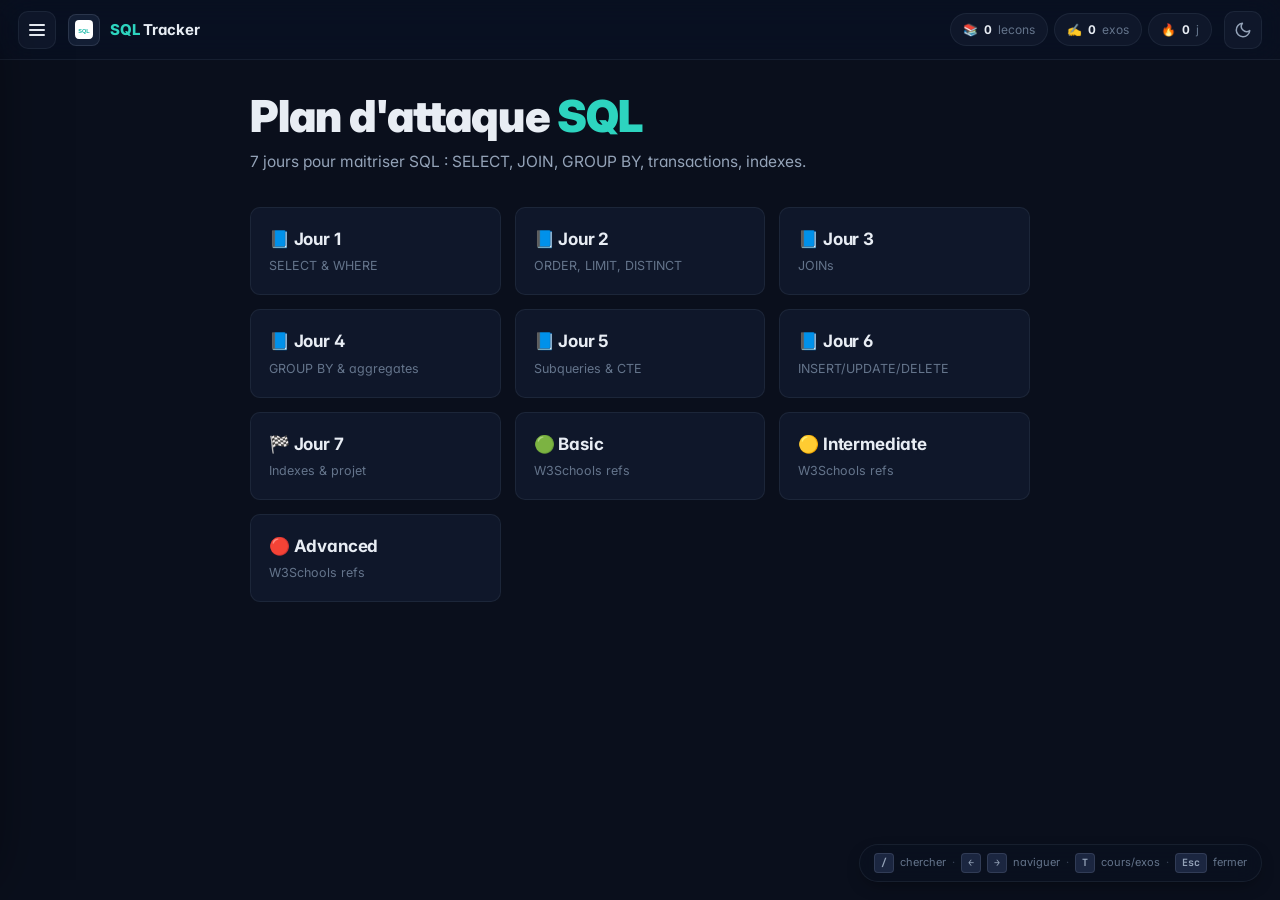
==== web/study_tracker.html @ 9dabee80 "Initial: SQL study tracker (7-day plan + W3 lessons + exercises) Same UI/UX as PHP/HTML/CSS/JS track" ====
<!DOCTYPE html>
<html lang="fr">
<head>
<meta charset="UTF-8">
<meta name="viewport" content="width=device-width, initial-scale=1.0">
<meta http-equiv="Cache-Control" content="no-cache, no-store, must-revalidate">
<title>SQL</title>
<link rel="preconnect" href="https://fonts.googleapis.com">
<link rel="preconnect" href="https://fonts.gstatic.com" crossorigin>
<link href="https://fonts.googleapis.com/css2?family=Inter:wght@400;500;600;700;800;900&family=JetBrains+Mono:wght@400;500;700&display=swap" rel="stylesheet">
<meta name="theme-color" content="#0a0f1c">
<link rel="icon" type="image/svg+xml" href="../web/image/logo.svg">
<script>
(function(){
  try{
    var s = JSON.parse(localStorage.getItem('sql_tracker_v1') || '{}');
    if (s.theme === 'light') document.documentElement.setAttribute('data-theme', 'light');
    if (s.lastActive) document.documentElement.classList.add('has-active');
  } catch(e){}
})();
</script>
<style>html.has-active .welcome{display:none}</style>
<link rel="stylesheet" href="../web/css/style.css?v=1">
</head>
<body>

<header>
  <button class="icon-btn menu-btn" id="menu-btn" title="Menu" aria-label="Ouvrir le menu">
    <span class="menu-ico"></span>
  </button>
  <a class="logo" href="#" aria-label="Accueil">
    <span class="logo-icon"><img src="../web/image/logo.svg" alt="" /></span>
    <span><b class="accent">SQL</b> Tracker</span>
  </a>
  <div class="spacer"></div>
  <div class="stat-group" aria-label="Statistiques">
    <div class="stat" title="Lecons terminees"><span>📚</span><b id="stat-lessons">0</b><span class="stat-lbl">lecons</span></div>
    <div class="stat" title="Exercices completes"><span>✍️</span><b id="stat-exercises">0</b><span class="stat-lbl">exos</span></div>
    <div class="stat" title="Jours actifs"><span>🔥</span><b id="stat-streak">0</b><span class="stat-lbl">j</span></div>
  </div>
  <button class="icon-btn theme-btn" id="theme-btn" title="Basculer thème" aria-label="Basculer thème">
    <svg class="theme-moon" width="18" height="18" viewBox="0 0 24 24" fill="none" stroke="currentColor" stroke-width="2" stroke-linecap="round" stroke-linejoin="round"><path d="M21 12.79A9 9 0 1 1 11.21 3 7 7 0 0 0 21 12.79Z"/></svg>
    <svg class="theme-sun" width="18" height="18" viewBox="0 0 24 24" fill="none" stroke="currentColor" stroke-width="2" stroke-linecap="round" stroke-linejoin="round"><circle cx="12" cy="12" r="4"/><path d="M12 2v2M12 20v2M4.93 4.93l1.41 1.41M17.66 17.66l1.41 1.41M2 12h2M20 12h2M4.93 19.07l1.41-1.41M17.66 6.34l1.41-1.41"/></svg>
  </button>
</header>

<div class="drawer-backdrop" id="drawer-backdrop" aria-hidden="true"></div>

<aside class="sidebar" id="sidebar" aria-label="Navigation des lecons">
  <div class="search-wrap">
    <input id="search" type="text" placeholder='Rechercher (raccourci : "/")' aria-label="Rechercher" />
  </div>

  <div class="progress-card">
    <div class="progress-head">
      <span class="progress-label">Progression</span>
      <span class="progress-pct"><span id="pct">0</span><small>%</small></span>
    </div>
    <div class="progress-bar" role="progressbar" aria-valuemin="0" aria-valuemax="100">
      <span class="progress-fill" id="bar-fill"></span>
    </div>
    <div class="progress-meta">
      <span><b id="pct-lessons">0</b>/<b id="pct-lessons-total">0</b> lecons</span>
      <span class="dot">·</span>
      <span><b id="pct-exos">0</b>/<b id="pct-exos-total">0</b> exos</span>
    </div>
  </div>

  <div class="achieve-section">
    <div class="section-title">🏆 Succes</div>
    <div class="achieve-row" id="achieve-row"></div>
  </div>

  <div class="section-title collapsible" data-section="days">
    📘 Plan 7 jours <span class="collapse-arrow">▾</span>
  </div>
  <div id="nav-days" class="nav-section"></div>

  <div class="section-title collapsible" data-section="basic">
    🟢 SQL Basic <span class="collapse-arrow">▾</span>
  </div>
  <div id="nav-basic" class="nav-section"></div>

  <div class="section-title collapsible" data-section="intermediate">
    🟡 SQL Intermediate <span class="collapse-arrow">▾</span>
  </div>
  <div id="nav-intermediate" class="nav-section"></div>

  <div class="section-title collapsible" data-section="advanced">
    🔴 SQL Advanced <span class="collapse-arrow">▾</span>
  </div>
  <div id="nav-advanced" class="nav-section"></div>

  <button class="reset-btn" id="reset-btn">🗑️ Reinitialiser la progression</button>
</aside>

<div class="layout">
  <main id="main">
    <div class="welcome">
      <h1>Plan d'attaque <span class="accent">SQL</span></h1>
      <p>7 jours pour maitriser SQL : SELECT, JOIN, GROUP BY, transactions, indexes.</p>

      <div class="quick-grid">
        <button class="quick-card" data-jump="day-1"><div class="big">📘 Jour 1</div><div class="sub">SELECT & WHERE</div></button>
        <button class="quick-card" data-jump="day-2"><div class="big">📘 Jour 2</div><div class="sub">ORDER, LIMIT, DISTINCT</div></button>
        <button class="quick-card" data-jump="day-3"><div class="big">📘 Jour 3</div><div class="sub">JOINs</div></button>
        <button class="quick-card" data-jump="day-4"><div class="big">📘 Jour 4</div><div class="sub">GROUP BY & aggregates</div></button>
        <button class="quick-card" data-jump="day-5"><div class="big">📘 Jour 5</div><div class="sub">Subqueries & CTE</div></button>
        <button class="quick-card" data-jump="day-6"><div class="big">📘 Jour 6</div><div class="sub">INSERT/UPDATE/DELETE</div></button>
        <button class="quick-card" data-jump="day-7"><div class="big">🏁 Jour 7</div><div class="sub">Indexes & projet</div></button>
        <button class="quick-card" data-jump="w3-intro"><div class="big">🟢 Basic</div><div class="sub">W3Schools refs</div></button>
        <button class="quick-card" data-jump="w3-joins"><div class="big">🟡 Intermediate</div><div class="sub">W3Schools refs</div></button>
        <button class="quick-card" data-jump="w3-indexes"><div class="big">🔴 Advanced</div><div class="sub">W3Schools refs</div></button>
      </div>
    </div>
  </main>
</div>

<div class="shortcuts-hint">
  <kbd>/</kbd> chercher <span>·</span>
  <kbd>←</kbd><kbd>→</kbd> naviguer <span>·</span>
  <kbd>T</kbd> cours/exos <span>·</span>
  <kbd>Esc</kbd> fermer
</div>

<script src="../web/js/data.js?v=1"></script>
<script src="../web/js/app.js?v=1"></script>
</body>
</html>
---- web/css/style.css ----
/* ============================================================
   PHP STUDY TRACKER — DESIGN SYSTEM
   Modern indigo/slate. Drawer sidebar at every breakpoint.
   Built as a teaching reference for clean UI/UX.
   ============================================================ */

/* ---------- 1. TOKENS ---------- */
:root{
  /* Surfaces — neutral slate, more sober than before */
  --bg:        #0a0f1c;
  --surface:   #0f172a;
  --surface-2: #131e34;
  --surface-3: #1b2640;
  --border:    rgba(148,163,184,.10);
  --border-2:  rgba(148,163,184,.18);

  /* Text */
  --text:      #e8edf4;
  --text-2:    #94a3b8;
  --text-3:    #64748b;

  /* Accent — single tone, less neon */
  --accent:    #2dd4bf;
  --accent-2:  #14b8a6;
  --accent-r:  45; --accent-g:212; --accent-b:191;

  /* Semantic */
  --good:      #34d399;
  --warn:      #fbbf24;
  --bad:       #f87171;
  --info:      #60a5fa;

  /* Effects — softer, more enterprise */
  --grad:      linear-gradient(135deg,#2dd4bf,#14b8a6);
  --grad-good: linear-gradient(135deg,#34d399,#10b981);
  --shadow-sm: 0 1px 2px rgba(0,0,0,.25);
  --shadow:    0 6px 18px -6px rgba(0,0,0,.45);
  --shadow-lg: 0 18px 48px -16px rgba(0,0,0,.5);
  --ring:      0 0 0 3px rgba(var(--accent-r),var(--accent-g),var(--accent-b),.22);

  /* Geometry — tighter, more pro */
  --r:         10px;
  --r-sm:      8px;
  --r-xs:      6px;
  --header-h:  60px;

  /* Motion */
  --ease:      cubic-bezier(.4,0,.2,1);
  --ease-out:  cubic-bezier(.16,1,.3,1);
}

[data-theme="light"]{
  --bg:        #f5f7fb;
  --surface:   #ffffff;
  --surface-2: #f8fafc;
  --surface-3: #eef2f7;
  --border:    rgba(15,23,42,.08);
  --border-2:  rgba(15,23,42,.16);

  --text:      #0f172a;
  --text-2:    #475569;
  --text-3:    #94a3b8;

  --accent:    #0d9488;
  --accent-2:  #0f766e;
  --accent-r:  13; --accent-g:148; --accent-b:136;

  --shadow-sm: 0 1px 2px rgba(15,23,42,.06);
  --shadow:    0 6px 22px -8px rgba(15,23,42,.12);
  --shadow-lg: 0 18px 50px -12px rgba(15,23,42,.18);
}

/* ---------- 2. RESET ---------- */
*,*::before,*::after{box-sizing:border-box;margin:0;padding:0}
html{scroll-behavior:smooth}
body{
  font-family:'Inter',-apple-system,BlinkMacSystemFont,'Segoe UI',sans-serif;
  font-feature-settings:'cv02','cv03','cv04','cv11';
  color:var(--text);
  background:var(--bg);
  line-height:1.6;
  min-height:100vh;
  -webkit-font-smoothing:antialiased;
  overflow-x:hidden;
}
::selection{background:rgba(var(--accent-r),var(--accent-g),var(--accent-b),.28);color:var(--text)}
::-webkit-scrollbar{width:8px;height:8px}
::-webkit-scrollbar-track{background:transparent}
::-webkit-scrollbar-thumb{background:var(--border-2);border-radius:99px}
::-webkit-scrollbar-thumb:hover{background:var(--text-3)}
button{font:inherit;color:inherit;background:none;border:none;cursor:pointer}
a{color:inherit;text-decoration:none}
:focus-visible{outline:none;box-shadow:var(--ring);border-radius:var(--r-xs)}

/* ---------- 3. HEADER ---------- */
header{
  position:sticky;top:0;z-index:60;
  height:var(--header-h);
  display:flex;align-items:center;gap:12px;padding:0 18px;
  background:rgba(11,17,32,.72);
  backdrop-filter:saturate(180%) blur(18px);
  -webkit-backdrop-filter:saturate(180%) blur(18px);
  border-bottom:1px solid var(--border);
}
[data-theme="light"] header{background:rgba(255,255,255,.78)}

.logo{display:flex;align-items:center;gap:10px;font-weight:700;font-size:15px;letter-spacing:-.01em;color:var(--text)}
.logo-icon{
  width:32px;height:32px;border-radius:8px;
  background:var(--surface-2);border:1px solid var(--border-2);
  display:flex;align-items:center;justify-content:center;
  overflow:hidden;flex-shrink:0;
}
.logo-icon img{width:62%;height:62%;object-fit:contain}
.logo .accent{color:var(--accent);font-weight:800}

.spacer{flex:1}

.stat-group{display:flex;gap:6px}
.stat{
  display:inline-flex;align-items:center;gap:6px;
  padding:6px 12px;border-radius:99px;
  background:var(--surface);border:1px solid var(--border);
  font-size:12px;color:var(--text-2);
  font-variant-numeric:tabular-nums;
}
.stat b{color:var(--text);font-weight:700}
.stat-lbl{color:var(--text-3)}

.icon-btn{
  display:inline-flex;align-items:center;justify-content:center;
  width:38px;height:38px;border-radius:10px;
  background:var(--surface);border:1px solid var(--border);
  color:var(--text-2);transition:all .15s var(--ease);
}
.icon-btn:hover{
  color:var(--text);
  border-color:var(--border-2);
  background:var(--surface-2);
  transform:translateY(-1px);
}
.icon-btn:active{transform:translateY(0)}

/* Burger */
.menu-ico,.menu-ico::before,.menu-ico::after{
  display:block;width:16px;height:2px;background:currentColor;border-radius:2px;
  transition:transform .25s var(--ease),top .25s var(--ease),opacity .15s;
}
.menu-ico{position:relative;color:var(--text)}
.menu-ico::before,.menu-ico::after{content:"";position:absolute;left:0}
.menu-ico::before{top:-5px}
.menu-ico::after{top:5px}
body.drawer-open .menu-ico{background:transparent}
body.drawer-open .menu-ico::before{top:0;transform:rotate(45deg)}
body.drawer-open .menu-ico::after{top:0;transform:rotate(-45deg)}

/* Theme toggle */
.theme-btn .theme-sun{display:none}
.theme-btn .theme-moon{display:block}
[data-theme="light"] .theme-btn .theme-sun{display:block}
[data-theme="light"] .theme-btn .theme-moon{display:none}

/* ---------- 4. LAYOUT ---------- */
.layout{
  max-width:980px;
  margin:0 auto;
  padding:0;
  min-height:calc(100vh - var(--header-h));
}
.layout>main{
  padding:32px clamp(16px,3vw,40px) 96px;
}

/* ---------- 5. DRAWER ---------- */
.drawer-backdrop{
  position:fixed;inset:0;z-index:90;
  background:rgba(2,6,15,.55);
  backdrop-filter:blur(4px);-webkit-backdrop-filter:blur(4px);
  opacity:0;pointer-events:none;
  transition:opacity .25s var(--ease);
}
body.drawer-open .drawer-backdrop{opacity:1;pointer-events:auto}

.sidebar{
  position:fixed;top:0;left:0;bottom:0;z-index:100;
  width:min(340px,88vw);
  background:var(--surface);
  border-right:1px solid var(--border);
  padding:18px 16px 16px;
  overflow-y:auto;
  display:flex;flex-direction:column;gap:6px;
  transform:translateX(-105%);
  transition:transform .3s var(--ease-out);
  box-shadow:24px 0 60px -20px rgba(0,0,0,.5);
}
body.drawer-open .sidebar{transform:translateX(0)}
body.drawer-open{overflow:hidden}

/* ---------- 6. SIDEBAR ELEMENTS ---------- */
.search-wrap{position:relative;margin-bottom:6px}
.search-wrap input{
  width:100%;padding:10px 12px 10px 36px;border-radius:10px;
  background:var(--surface-2);border:1px solid var(--border);color:var(--text);
  font-size:13px;outline:none;transition:all .15s var(--ease);
}
.search-wrap input::placeholder{color:var(--text-3)}
.search-wrap input:focus{border-color:var(--accent);box-shadow:var(--ring)}
.search-wrap::before{
  content:"";position:absolute;left:12px;top:50%;transform:translateY(-50%);
  width:14px;height:14px;opacity:.55;pointer-events:none;
  background:url("data:image/svg+xml,%3Csvg xmlns='http://www.w3.org/2000/svg' viewBox='0 0 24 24' fill='none' stroke='%239aa6b8' stroke-width='2' stroke-linecap='round'%3E%3Ccircle cx='11' cy='11' r='7'/%3E%3Cpath d='m20 20-3.5-3.5'/%3E%3C/svg%3E") center/contain no-repeat;
}

/* Progress card — clean horizontal bar with stats */
.progress-card{
  background:
    radial-gradient(120% 100% at 0% 0%,rgba(var(--accent-r),var(--accent-g),var(--accent-b),.14),transparent 70%),
    var(--surface-2);
  border:1px solid var(--border);
  border-radius:var(--r);
  padding:16px 16px 14px;margin:8px 0 6px;
}
.progress-head{display:flex;align-items:baseline;justify-content:space-between;gap:10px;margin-bottom:10px}
.progress-label{
  font-size:10.5px;letter-spacing:1.4px;text-transform:uppercase;
  color:var(--text-3);font-weight:700;
}
.progress-pct{
  font-size:28px;font-weight:900;letter-spacing:-1.2px;line-height:1;
  font-variant-numeric:tabular-nums;
  background:var(--grad);-webkit-background-clip:text;background-clip:text;color:transparent;
}
.progress-pct small{font-size:14px;opacity:.75;margin-left:1px;font-weight:800}
.progress-bar{
  position:relative;height:8px;
  background:var(--surface-3);border-radius:99px;overflow:hidden;
  box-shadow:inset 0 1px 1px rgba(0,0,0,.2);
}
.progress-fill{
  display:block;height:100%;width:0%;
  background:var(--grad);border-radius:99px;
  transition:width .8s var(--ease-out);
  box-shadow:0 0 14px rgba(var(--accent-r),var(--accent-g),var(--accent-b),.45);
}
.progress-meta{
  display:flex;align-items:center;gap:8px;flex-wrap:wrap;
  margin-top:10px;font-size:11.5px;color:var(--text-3);
}
.progress-meta b{color:var(--text);font-weight:700;font-variant-numeric:tabular-nums}
.progress-meta .dot{opacity:.4}

/* Achievements */
.achieve-section{margin:2px 0 4px}
.achieve-row{display:flex;flex-wrap:wrap;gap:6px;padding:0 4px}
.achieve-badge{
  font-size:18px;cursor:default;opacity:.35;filter:grayscale(1);
  transition:transform .15s var(--ease),opacity .15s,filter .15s;
}
.achieve-badge.unlocked{opacity:1;filter:none}
.achieve-badge.unlocked:hover{transform:scale(1.18)}

/* Section title */
.section-title{
  font-size:10.5px;font-weight:700;letter-spacing:1.2px;text-transform:uppercase;
  color:var(--text-3);padding:14px 8px 6px;
}
.section-title.collapsible{
  cursor:pointer;user-select:none;
  display:flex;align-items:center;gap:6px;
  padding:10px 8px;border-radius:8px;
  font-size:12px;text-transform:none;letter-spacing:0;color:var(--text-2);
  transition:background .15s var(--ease),color .15s;
}
.section-title.collapsible:hover{background:var(--surface-2);color:var(--text)}
.collapse-arrow{margin-left:auto;font-size:10px;color:var(--text-3);transition:transform .2s var(--ease)}
.collapsible.collapsed .collapse-arrow{transform:rotate(-90deg)}

/* Nav items */
.nav-section{display:flex;flex-direction:column;gap:2px}
.nav-item{
  display:grid;grid-template-columns:18px 28px 1fr auto;align-items:center;gap:8px;
  padding:9px 10px;border-radius:8px;
  font-size:13px;color:var(--text-2);
  border:1px solid transparent;
  transition:all .15s var(--ease);
  position:relative;
}
.nav-item:hover{background:var(--surface-2);color:var(--text);transform:translateX(2px)}
.nav-item.active{
  background:rgba(var(--accent-r),var(--accent-g),var(--accent-b),.10);
  border-color:rgba(var(--accent-r),var(--accent-g),var(--accent-b),.22);
  color:var(--text);
}
.nav-item.active::before{
  content:"";position:absolute;left:-16px;top:7px;bottom:7px;width:3px;
  background:var(--accent);border-radius:99px;
  box-shadow:0 0 10px rgba(var(--accent-r),var(--accent-g),var(--accent-b),.5);
}
.nav-check{
  width:22px;height:22px;border-radius:6px;
  border:1px solid var(--border);background:var(--surface-2);
  display:flex;align-items:center;justify-content:center;
  font-size:11px;font-weight:700;flex-shrink:0;cursor:pointer;
  transition:all .15s var(--ease);color:transparent;
}
.nav-check:hover{
  border-color:var(--accent);
  background:rgba(var(--accent-r),var(--accent-g),var(--accent-b),.10);
}
.nav-check:focus-visible{box-shadow:var(--ring)}
.nav-check:active{transform:scale(.92)}
/* Done state — matches .complete-btn.done */
.nav-item.done .nav-check{
  background:rgba(52,211,153,.14);
  border-color:rgba(52,211,153,.34);
  color:var(--good);
}
.nav-item.done .nav-check:hover{
  background:rgba(52,211,153,.22);
  border-color:rgba(52,211,153,.5);
}
/* When the lesson is the chosen/active one, the check echoes the active row tint */
.nav-item.active .nav-check{
  border-color:rgba(var(--accent-r),var(--accent-g),var(--accent-b),.4);
  background:rgba(var(--accent-r),var(--accent-g),var(--accent-b),.06);
}
.nav-item.active.done .nav-check{
  border-color:rgba(52,211,153,.4);
  background:rgba(52,211,153,.18);
}
.nav-item:hover .nav-check:not(:hover){border-color:var(--border-2)}
.nav-tag{
  font-size:9.5px;font-weight:800;padding:2px 6px;border-radius:5px;
  background:var(--surface-3);color:var(--text-3);text-align:center;
}
.nav-item.done .nav-tag{background:rgba(52,211,153,.12);color:var(--good)}
.nav-label{
  overflow:hidden;text-overflow:ellipsis;white-space:nowrap;font-weight:500;
}
.nav-item.done .nav-label{color:var(--text-3);text-decoration:line-through;text-decoration-color:var(--good)}
.nav-ex-wrap{display:flex;align-items:center;gap:6px}
.nav-progress{width:28px;height:4px;background:var(--surface-3);border-radius:99px;overflow:hidden}
.nav-progress-fill{height:100%;background:var(--accent);border-radius:99px;transition:width .4s var(--ease-out)}
.nav-item.fully-done .nav-progress-fill{background:var(--good)}
.nav-ex-count{
  font-size:9.5px;font-weight:700;color:var(--text-3);background:var(--surface-3);
  padding:2px 6px;border-radius:4px;font-variant-numeric:tabular-nums;min-width:30px;text-align:center;
}
.nav-item.fully-done .nav-ex-count{background:rgba(52,211,153,.12);color:var(--good)}

.reset-btn{
  margin-top:auto;padding:9px 14px;border-radius:8px;
  background:transparent;border:1px solid var(--border);color:var(--text-3);
  font-size:12px;font-weight:600;transition:all .15s var(--ease);
}
.reset-btn:hover{background:rgba(248,113,113,.08);border-color:rgba(248,113,113,.3);color:var(--bad)}

/* ---------- 7. WELCOME ---------- */
.welcome{max-width:780px;margin:0 auto}
.welcome h1{
  font-size:clamp(28px,4.5vw,44px);font-weight:900;line-height:1.1;letter-spacing:-.02em;
  margin-bottom:10px;
}
.welcome h1 .accent{color:var(--accent)}
.welcome>p{
  color:var(--text-2);font-size:15.5px;max-width:560px;margin-bottom:32px;
}
.quick-grid{
  display:grid;grid-template-columns:repeat(auto-fill,minmax(220px,1fr));gap:14px;
}
.quick-card{
  display:block;text-align:left;
  padding:18px 18px;border-radius:var(--r);
  background:var(--surface);border:1px solid var(--border);
  transition:border-color .15s var(--ease),transform .15s var(--ease),box-shadow .15s var(--ease);
}
.quick-card:hover{
  transform:translateY(-2px);
  border-color:var(--accent);
  box-shadow:var(--shadow-sm);
}
.quick-card .big{font-size:17px;font-weight:700;color:var(--text);margin-bottom:3px;letter-spacing:-.01em}
.quick-card .sub{font-size:12.5px;color:var(--text-3)}

/* ---------- 8. LESSON HEADER ---------- */
.lesson-header{
  margin-bottom:24px;padding:18px 0 14px;
  border-bottom:1px solid var(--border);
}
.breadcrumb{font-size:12px;color:var(--text-3);margin-bottom:4px;font-weight:500}
.lesson-title{font-size:clamp(20px,3vw,28px);font-weight:800;letter-spacing:-.01em;line-height:1.2}
.lesson-sub{font-size:14px;color:var(--text-2);margin-top:4px}
.tag-row{display:flex;gap:6px;margin-top:10px;flex-wrap:wrap}
.tag{
  font-size:10.5px;font-weight:600;padding:3px 9px;border-radius:99px;
  background:rgba(var(--accent-r),var(--accent-g),var(--accent-b),.10);
  color:var(--accent);
}
.lesson-actions{display:flex;gap:8px;align-items:center;margin-top:14px;flex-wrap:wrap}
.w3-link{
  display:inline-flex;align-items:center;gap:6px;
  padding:7px 13px;border-radius:8px;
  background:var(--surface);border:1px solid var(--border);
  color:var(--text-2);font-size:12.5px;font-weight:600;
  transition:all .15s var(--ease);
}
.w3-link:hover{color:var(--text);border-color:var(--border-2);transform:translateY(-1px)}
.complete-btn{
  padding:8px 18px;border-radius:8px;margin-left:auto;
  background:var(--surface);border:1px solid var(--border);color:var(--text-2);
  font-size:12.5px;font-weight:600;transition:all .15s var(--ease);
}
.complete-btn:hover{border-color:var(--accent);color:var(--text);transform:translateY(-1px)}
.complete-btn.done{
  background:rgba(52,211,153,.12);border-color:rgba(52,211,153,.28);color:var(--good);
}

/* Why card */
.why-card{
  padding:14px 18px;border-radius:var(--r-sm);margin-bottom:20px;
  background:rgba(var(--accent-r),var(--accent-g),var(--accent-b),.06);
  border-left:3px solid var(--accent);
  font-size:13.5px;color:var(--text-2);line-height:1.6;
}
.why-card b{color:var(--accent)}

/* ---------- 9. TABS ---------- */
.tabs{
  display:flex;gap:4px;margin-bottom:18px;
  border-bottom:1px solid var(--border);
}
.tab{
  padding:11px 18px;font-size:13px;font-weight:600;
  color:var(--text-3);
  border-bottom:2px solid transparent;margin-bottom:-1px;
  transition:all .15s var(--ease);
}
.tab:hover{color:var(--text)}
.tab.active{color:var(--accent);border-bottom-color:var(--accent)}
.tab-content{display:none}
.tab-content.active{display:block;animation:fadeIn .25s var(--ease-out)}

/* ---------- 10. SECTIONS / CONTENT BLOCKS ---------- */
.section-card{margin-bottom:24px}
.section-card h3{
  font-size:18px;font-weight:700;margin-bottom:10px;color:var(--text);letter-spacing:-.01em;
}
.section-card p{color:var(--text-2);font-size:14.5px;line-height:1.7;margin-bottom:10px}
.section-card p code,.block-note code,.block-warn code,.block-tip code,.block-bad code,.block-try code{
  font-family:'JetBrains Mono',monospace;font-size:.88em;
  padding:1px 6px;border-radius:5px;
  background:var(--surface-2);border:1px solid var(--border);
  color:var(--accent);
}

/* Code block */
.block-code{
  background:var(--surface-2);border:1px solid var(--border);border-radius:var(--r-sm);
  margin:14px 0;overflow:hidden;position:relative;
}
.block-code pre{
  padding:16px 18px;overflow-x:auto;
  font-family:'JetBrains Mono',monospace;font-size:13px;line-height:1.6;color:var(--text);
}
.block-code .com{color:var(--text-3);font-style:italic}
.block-code .kw{color:#a78bfa}
.block-code .str{color:#34d399}
.block-code .fn{color:#fbbf24}
.block-code .num{color:#f472b6}
.block-code .var{color:#7dd3fc}
.block-code .op{color:var(--accent);font-weight:600}

.copy-btn{
  position:absolute;top:8px;right:8px;z-index:2;
  padding:4px 10px;border-radius:6px;
  background:var(--surface-3);border:1px solid var(--border);
  color:var(--text-3);font-size:10.5px;font-weight:600;
  opacity:0;transition:all .15s var(--ease);
}
.block-code:hover .copy-btn{opacity:1}
.copy-btn:hover{background:var(--accent);color:#fff;border-color:var(--accent)}

/* Output toggle */
.code-output{margin:8px 0 14px}
.code-output .output-toggle{
  font-size:12px;color:var(--text-3);font-weight:600;
  padding:4px 0;transition:color .15s;
}
.code-output .output-toggle:hover{color:var(--text)}
.code-output .output-content{
  display:none;margin-top:6px;padding:10px 16px;
  background:#04060d;border:1px solid var(--border);border-radius:var(--r-sm);
  font-family:'JetBrains Mono',monospace;font-size:12.5px;color:#9aa6b8;
}
[data-theme="light"] .code-output .output-content{background:#0f172a;color:#cbd5e1}
.code-output.open .output-content{display:block;animation:fadeIn .2s var(--ease)}

/* Callouts */
.block-note,.block-warn,.block-bad,.block-tip,.block-try{
  padding:13px 16px;border-radius:var(--r-sm);margin:14px 0;
  font-size:13.5px;line-height:1.6;
  border-left:3px solid;
}
.block-note{background:rgba(var(--accent-r),var(--accent-g),var(--accent-b),.07);border-color:var(--accent);color:var(--text-2)}
.block-warn{background:rgba(251,191,36,.08);border-color:var(--warn);color:var(--text-2)}
.block-bad{background:rgba(248,113,113,.08);border-color:var(--bad);color:var(--text-2)}
.block-tip{background:rgba(52,211,153,.08);border-color:var(--good);color:var(--text-2)}
.block-try{background:rgba(251,191,36,.05);border-color:var(--warn);color:var(--text-2)}
.block-note b{color:var(--accent)}
.block-warn b{color:var(--warn)}
.block-bad b{color:var(--bad)}
.block-tip b{color:var(--good)}
.block-try b{color:var(--warn)}

.try-btn{
  display:block;margin-top:8px;padding:5px 12px;border-radius:6px;
  background:var(--surface);border:1px solid var(--border);color:var(--text-2);
  font-size:11.5px;font-weight:600;transition:all .15s var(--ease);
}
.try-btn:hover{color:var(--text);border-color:var(--border-2)}
.try-ans{display:none;margin-top:8px;padding:10px 14px;background:var(--surface-2);border-radius:var(--r-sm);font-size:13px;color:var(--text-2);line-height:1.6}
.try-ans.open{display:block;animation:fadeIn .2s var(--ease)}

/* Tables */
.block-table{overflow-x:auto;margin:14px 0}
.block-table table{width:100%;border-collapse:collapse;font-size:13px}
.block-table th,.block-table td{padding:9px 12px;text-align:left;border:1px solid var(--border)}
.block-table th{background:var(--surface-2);color:var(--text-2);font-size:11px;font-weight:700;text-transform:uppercase;letter-spacing:.5px}
.block-table td{color:var(--text-2)}

/* Lists */
.block-list{padding-left:22px;margin:10px 0;list-style:disc}
.block-list li{color:var(--text-2);font-size:14px;line-height:1.7;margin-bottom:4px}
.block-list li::marker{color:var(--accent)}

/* ---------- 11. QUIZ ---------- */
.quiz-section{margin:28px 0 10px}
.quiz-title{font-size:17px;font-weight:700;margin-bottom:4px}
.quiz-sub{font-size:12.5px;color:var(--text-3);margin-bottom:16px}
.quiz-card{
  background:var(--surface);border:1px solid var(--border);border-radius:var(--r);
  padding:18px;margin:12px 0;transition:border-color .15s var(--ease);
}
.quiz-q{font-size:14px;font-weight:600;margin-bottom:12px;line-height:1.5}
.quiz-q .num{color:var(--accent);font-weight:800;margin-right:4px}
.quiz-opts{display:grid;grid-template-columns:1fr 1fr;gap:8px}
.quiz-opt{
  display:flex;align-items:center;gap:10px;
  padding:10px 14px;border-radius:8px;
  background:var(--surface-2);border:1.5px solid var(--border);
  color:var(--text);font-size:13px;font-weight:500;text-align:left;
  transition:all .15s var(--ease);
}
.quiz-opt::before{
  content:attr(data-letter);
  width:22px;height:22px;border-radius:6px;
  background:var(--surface-3);color:var(--text-3);
  display:flex;align-items:center;justify-content:center;
  font-size:10px;font-weight:800;text-transform:uppercase;flex-shrink:0;
  transition:all .15s var(--ease);
}
.quiz-opt:hover{border-color:var(--accent);transform:translateY(-1px)}
.quiz-opt:hover::before{background:var(--accent);color:#fff}
.quiz-opt.correct{background:rgba(52,211,153,.1);border-color:var(--good);color:var(--good)}
.quiz-opt.correct::before{background:var(--good);color:#04211a}
.quiz-opt.wrong{background:rgba(248,113,113,.1);border-color:var(--bad);color:var(--bad)}
.quiz-opt.wrong::before{background:var(--bad);color:#3b0a0a}
.quiz-opt.disabled{pointer-events:none}
.quiz-opt.disabled:not(.correct):not(.wrong){opacity:.35}
.quiz-ico{margin-left:auto;font-weight:800}
.quiz-expl{
  display:none;margin-top:12px;padding:12px 14px;
  background:rgba(var(--accent-r),var(--accent-g),var(--accent-b),.06);
  border-left:3px solid var(--accent);border-radius:0 var(--r-sm) var(--r-sm) 0;
  font-size:12.5px;color:var(--text-2);line-height:1.6;
}
.quiz-expl.shown{display:block;animation:fadeIn .2s var(--ease)}
.quiz-expl b{color:var(--accent)}

/* ---------- 12. EXERCISES ---------- */
.ex-filter{display:flex;gap:6px;flex-wrap:wrap;margin-bottom:14px}
.ex-filter-btn{
  padding:6px 13px;border-radius:99px;
  background:var(--surface);border:1px solid var(--border);
  color:var(--text-2);font-size:11.5px;font-weight:600;
  transition:all .15s var(--ease);
}
.ex-filter-btn:hover{color:var(--text);border-color:var(--border-2)}
.ex-filter-btn.active{
  background:var(--grad);color:#fff;border-color:transparent;
  box-shadow:0 4px 12px -2px rgba(var(--accent-r),var(--accent-g),var(--accent-b),.4);
}

.ex-counter{display:flex;align-items:center;gap:12px;font-size:12.5px;color:var(--text-3);margin-bottom:16px}
.ex-counter b{color:var(--text);font-variant-numeric:tabular-nums}
.ex-counter-bar{flex:1;height:6px;background:var(--surface-3);border-radius:99px;overflow:hidden}
.ex-counter-fill{height:100%;background:var(--grad);border-radius:99px;transition:width .5s var(--ease-out)}

.ex-cards{display:flex;flex-direction:column;gap:8px}
.ex-card{
  display:flex;align-items:center;gap:14px;
  padding:14px 18px;border-radius:var(--r-sm);
  background:var(--surface);border:1px solid var(--border);
  transition:all .15s var(--ease);position:relative;
}
.ex-card:hover{border-color:var(--border-2);transform:translateX(3px);box-shadow:var(--shadow-sm)}
.ex-check{
  width:22px;height:22px;border-radius:7px;
  border:1.5px solid var(--border-2);background:var(--surface-2);
  display:flex;align-items:center;justify-content:center;
  font-size:11px;flex-shrink:0;transition:all .12s var(--ease);color:transparent;
}
.ex-card.done .ex-check{background:var(--good);border-color:var(--good);color:#04211a}
.ex-card:hover .ex-check{border-color:var(--accent)}
.ex-info{flex:1;min-width:0}
.ex-num{font-size:10.5px;font-weight:700;color:var(--text-3);letter-spacing:.5px}
.ex-title{font-size:13.5px;font-weight:600;color:var(--text)}
.ex-desc{font-size:12px;color:var(--text-3);margin-top:3px;line-height:1.5}
.ex-card.done .ex-title{color:var(--text-3);text-decoration:line-through;text-decoration-color:var(--good)}

.ex-diff{
  font-size:9.5px;font-weight:800;padding:3px 9px;border-radius:99px;text-transform:uppercase;letter-spacing:.4px;
}
.ex-diff.easy{background:rgba(52,211,153,.12);color:var(--good)}
.ex-diff.medium{background:rgba(251,191,36,.12);color:var(--warn)}
.ex-diff.hard{background:rgba(248,113,113,.12);color:var(--bad)}
.ex-diff.extreme{background:rgba(168,85,247,.14);color:#a855f7}

.ex-bookmark{
  font-size:16px;opacity:.3;padding:4px;
  transition:all .12s var(--ease);
}
.ex-bookmark.active{opacity:1}
.ex-bookmark:hover{opacity:.8;transform:scale(1.15)}

.ex-sol-btn{
  font-size:11.5px;color:var(--text-3);padding:5px 10px;border-radius:6px;
  background:var(--surface-2);border:1px solid var(--border);
  font-weight:600;transition:all .12s var(--ease);white-space:nowrap;
}
.ex-sol-btn:hover{color:var(--text);border-color:var(--accent)}

.ex-sol{
  display:none;flex-basis:100%;margin-top:10px;
  background:var(--surface-2);border:1px solid var(--border);border-radius:var(--r-sm);
  overflow:hidden;
}
.ex-sol.open{display:block;animation:fadeIn .2s var(--ease)}
.ex-sol .block-code{margin:0;border:none;background:transparent}

.empty-search{padding:36px 12px;text-align:center;color:var(--text-3);font-size:13.5px}

/* ---------- 13. PREV / NEXT ---------- */
.lesson-foot{display:flex;gap:14px;margin-top:36px;padding-top:24px;border-top:1px solid var(--border)}
.btn-nav{
  flex:1;padding:16px 20px;border-radius:var(--r);
  background:var(--surface);border:1px solid var(--border);color:var(--text);
  text-align:left;transition:all .15s var(--ease);
}
.btn-nav.next{text-align:right}
.btn-nav:hover{border-color:var(--accent);transform:translateY(-2px);box-shadow:var(--shadow)}
.btn-nav .dir{display:block;font-size:11.5px;color:var(--text-3);font-weight:600;margin-bottom:3px}
.btn-nav .ttl{font-size:13.5px;font-weight:700}

/* ---------- 14. SHORTCUTS HINT ---------- */
.shortcuts-hint{
  position:fixed;bottom:18px;right:18px;z-index:40;
  display:flex;align-items:center;gap:6px;
  padding:8px 14px;border-radius:99px;
  background:rgba(11,17,32,.72);
  backdrop-filter:blur(14px);-webkit-backdrop-filter:blur(14px);
  border:1px solid var(--border);
  box-shadow:var(--shadow);
  font-size:11px;color:var(--text-3);
}
[data-theme="light"] .shortcuts-hint{background:rgba(255,255,255,.85)}
.shortcuts-hint kbd{
  font-family:'JetBrains Mono',monospace;font-size:10px;font-weight:700;
  padding:1px 6px;border-radius:4px;
  background:var(--surface-3);border:1px solid var(--border-2);
  color:var(--text-2);
}
.shortcuts-hint span{opacity:.5}

/* ---------- 15. CONFETTI ---------- */
.confetti-wrap{position:fixed;inset:0;pointer-events:none;z-index:999;overflow:hidden}
.confetti-p{position:absolute;top:-20px;animation:confettiFall linear forwards}
@keyframes confettiFall{
  0%{transform:translateY(0) rotate(0);opacity:1}
  100%{transform:translateY(110vh) rotate(720deg);opacity:0}
}

/* ---------- 16. ANIMATIONS ---------- */
@keyframes fadeIn{from{opacity:0;transform:translateY(4px)}to{opacity:1;transform:translateY(0)}}
.main-animate-in{animation:fadeIn .3s var(--ease-out)}

/* ---------- 17. RESPONSIVE ---------- */
@media(max-width:768px){
  header{padding:0 12px;gap:8px}
  .stat-group .stat:not(:first-child){display:none}
  .logo span{display:none}
  .quiz-opts{grid-template-columns:1fr}
  .quick-grid{grid-template-columns:1fr}
  .shortcuts-hint{display:none}
  .lesson-foot{flex-direction:column}
  .complete-btn{margin-left:0;width:100%}
}

@media(prefers-reduced-motion:reduce){
  *,*::before,*::after{animation-duration:.01ms!important;transition-duration:.01ms!important}
}
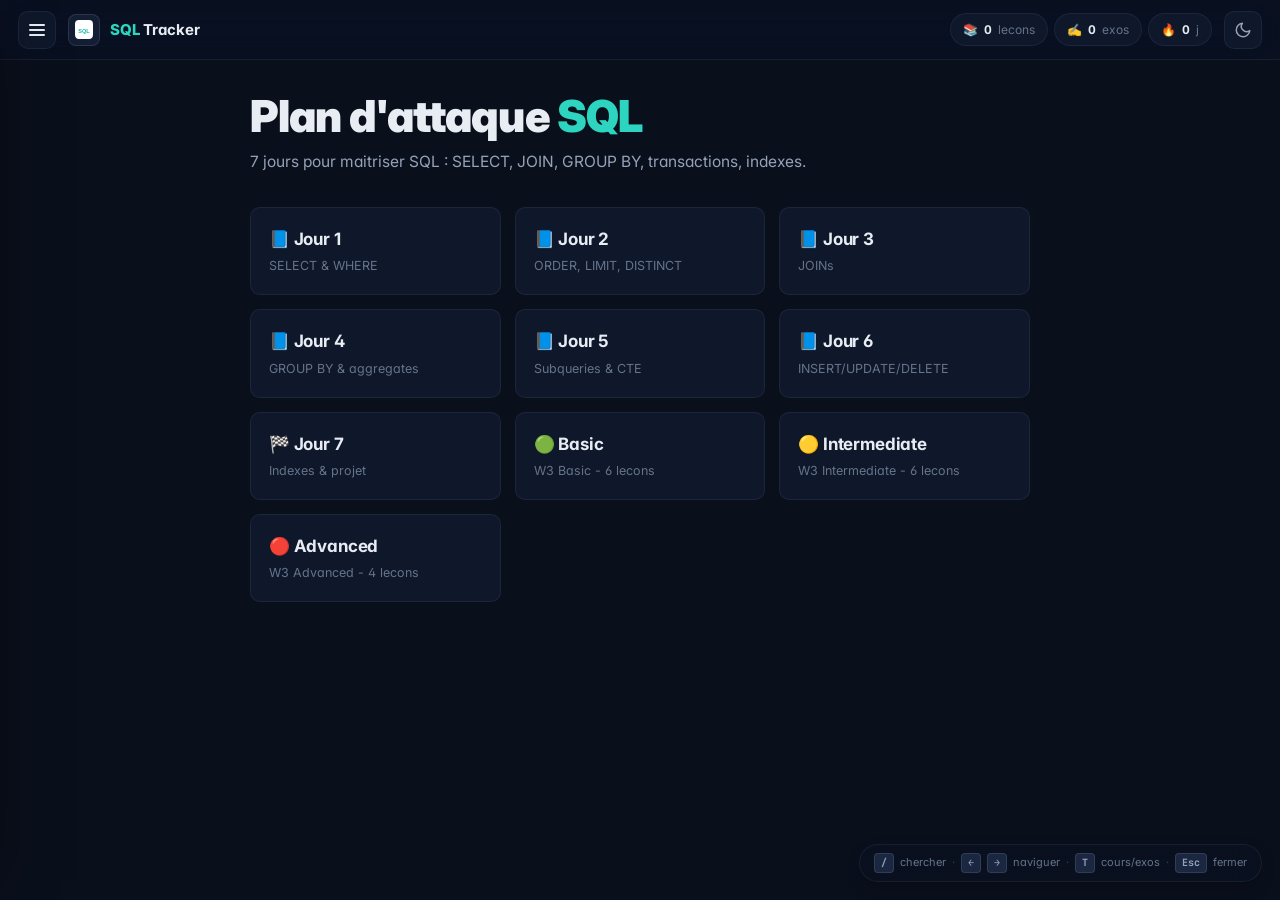
==== commit 71808552: "Bug fixes from audit: W3 URLs, highlighter, welcome cards, accents #1 W3 URL map now points to real " ====
--- a/web/study_tracker.html
+++ b/web/study_tracker.html
@@ -5,10 +5,25 @@
 <meta name="viewport" content="width=device-width, initial-scale=1.0">
 <meta http-equiv="Cache-Control" content="no-cache, no-store, must-revalidate">
 <title>SQL</title>
+<meta name="author" content="Chadi Khoder">
+<meta name="description" content="Plan d'attaque 7 jours pour maitriser SQL : SELECT, JOINs, GROUP BY, transactions, indexes, exercices corriges. Par Chadi Khoder.">
+<meta name="keywords" content="SQL, SQL tutorial, study tracker, W3Schools, exercises, Chadi Khoder">
+<meta name="robots" content="index, follow">
+<meta name="theme-color" content="#0a0f1c">
+<meta property="og:type" content="website">
+<meta property="og:title" content="SQL Tracker by Chadi Khoder">
+<meta property="og:description" content="Plan d'attaque 7 jours pour maitriser SQL : SELECT, JOINs, GROUP BY, transactions, indexes, exercices corriges. Par Chadi Khoder.">
+<meta property="og:url" content="https://chadikoder.github.io/SQL/">
+<meta property="og:image" content="https://chadikoder.github.io/SQL/web/image/logo.svg">
+<meta property="og:image:type" content="image/svg+xml">
+<meta property="og:site_name" content="Chadi Khoder — SQL Tracker">
+<meta name="twitter:card" content="summary">
+<meta name="twitter:title" content="SQL Tracker by Chadi Khoder">
+<meta name="twitter:description" content="Plan d'attaque 7 jours pour maitriser SQL : SELECT, JOINs, GROUP BY, transactions, indexes, exercices corriges. Par Chadi Khoder.">
+<link rel="canonical" href="https://chadikoder.github.io/SQL/">
 <link rel="preconnect" href="https://fonts.googleapis.com">
 <link rel="preconnect" href="https://fonts.gstatic.com" crossorigin>
 <link href="https://fonts.googleapis.com/css2?family=Inter:wght@400;500;600;700;800;900&family=JetBrains+Mono:wght@400;500;700&display=swap" rel="stylesheet">
-<meta name="theme-color" content="#0a0f1c">
 <link rel="icon" type="image/svg+xml" href="../web/image/logo.svg">
 <script>
 (function(){
@@ -20,7 +35,7 @@
 })();
 </script>
 <style>html.has-active .welcome{display:none}</style>
-<link rel="stylesheet" href="../web/css/style.css?v=1">
+<link rel="stylesheet" href="../web/css/style.css?v=2">
 </head>
 <body>
 
@@ -67,7 +82,7 @@
   </div>
 
   <div class="achieve-section">
-    <div class="section-title">🏆 Succes</div>
+    <div class="section-title">🏆 Succès</div>
     <div class="achieve-row" id="achieve-row"></div>
   </div>
 
@@ -108,9 +123,9 @@
         <button class="quick-card" data-jump="day-5"><div class="big">📘 Jour 5</div><div class="sub">Subqueries & CTE</div></button>
         <button class="quick-card" data-jump="day-6"><div class="big">📘 Jour 6</div><div class="sub">INSERT/UPDATE/DELETE</div></button>
         <button class="quick-card" data-jump="day-7"><div class="big">🏁 Jour 7</div><div class="sub">Indexes & projet</div></button>
-        <button class="quick-card" data-jump="w3-intro"><div class="big">🟢 Basic</div><div class="sub">W3Schools refs</div></button>
-        <button class="quick-card" data-jump="w3-joins"><div class="big">🟡 Intermediate</div><div class="sub">W3Schools refs</div></button>
-        <button class="quick-card" data-jump="w3-indexes"><div class="big">🔴 Advanced</div><div class="sub">W3Schools refs</div></button>
+        <button class="quick-card" data-jump="w3-intro"><div class="big">🟢 Basic</div><div class="sub">W3 Basic - 6 lecons</div></button>
+        <button class="quick-card" data-jump="w3-joins"><div class="big">🟡 Intermediate</div><div class="sub">W3 Intermediate - 6 lecons</div></button>
+        <button class="quick-card" data-jump="w3-indexes"><div class="big">🔴 Advanced</div><div class="sub">W3 Advanced - 4 lecons</div></button>
       </div>
     </div>
   </main>
@@ -123,7 +138,7 @@
   <kbd>Esc</kbd> fermer
 </div>
 
-<script src="../web/js/data.js?v=1"></script>
-<script src="../web/js/app.js?v=1"></script>
+<script src="../web/js/data.js?v=2"></script>
+<script src="../web/js/app.js?v=2"></script>
 </body>
 </html>
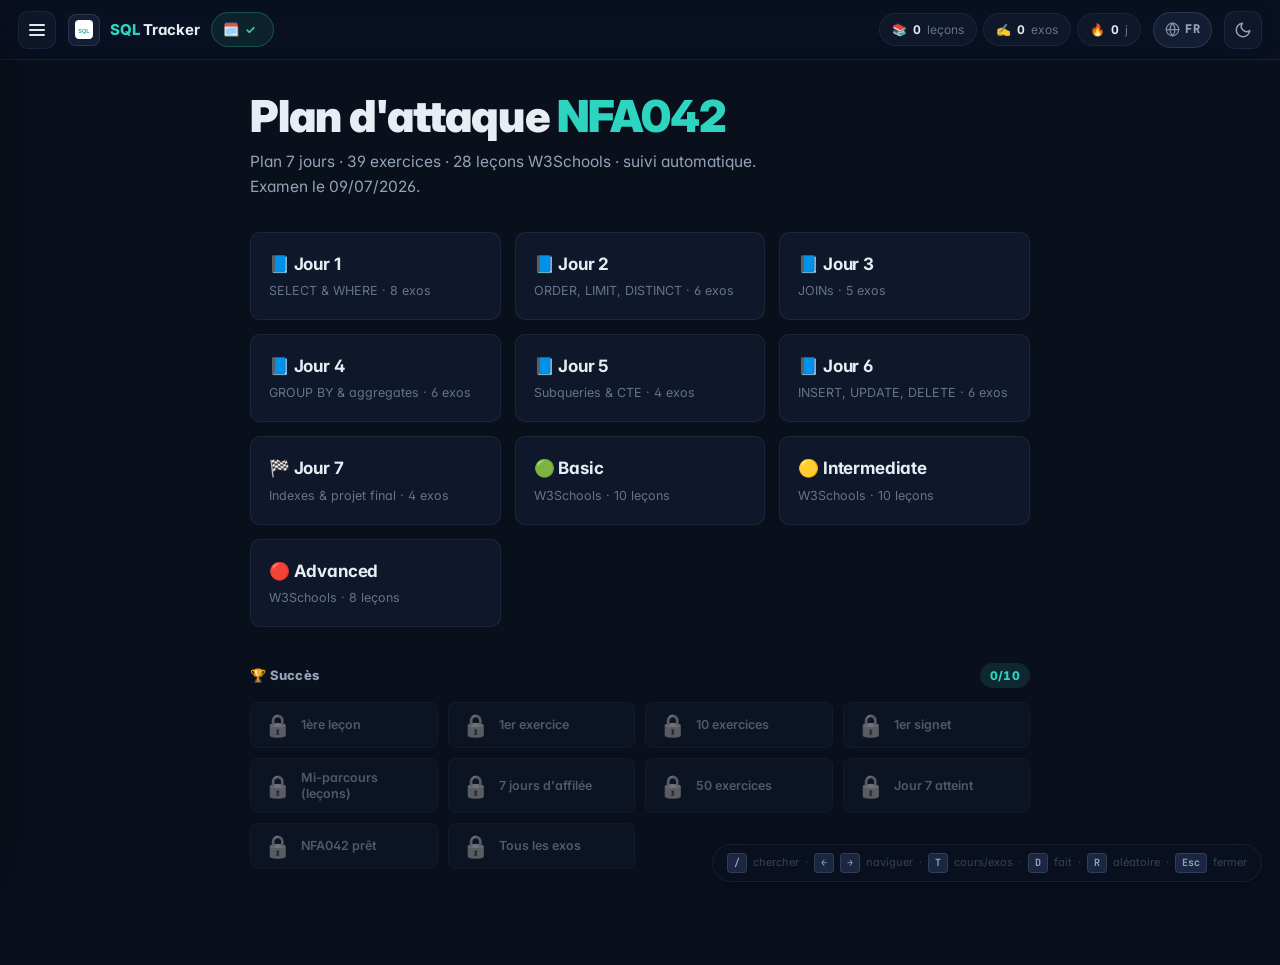
==== commit 344836f8: "Port feature engine from PHP tracker Brings the SQL tracker to parity with PHP: FR/EN UI toggle, exa" ====
--- a/web/study_tracker.html
+++ b/web/study_tracker.html
@@ -4,22 +4,24 @@
 <meta charset="UTF-8">
 <meta name="viewport" content="width=device-width, initial-scale=1.0">
 <meta http-equiv="Cache-Control" content="no-cache, no-store, must-revalidate">
+<meta http-equiv="Pragma" content="no-cache">
+<meta http-equiv="Expires" content="0">
 <title>SQL</title>
 <meta name="author" content="Chadi Khoder">
-<meta name="description" content="Plan d'attaque 7 jours pour maitriser SQL : SELECT, JOINs, GROUP BY, transactions, indexes, exercices corriges. Par Chadi Khoder.">
-<meta name="keywords" content="SQL, SQL tutorial, study tracker, W3Schools, exercises, Chadi Khoder">
+<meta name="description" content="Plan d'attaque 7 jours pour l'examen NFA042 (CNAM) : 140 exercices PHP, references W3Schools, mock exam, suivi automatique. Par Chadi Khoder.">
+<meta name="keywords" content="PHP, PHP tutorial, study tracker, W3Schools, exercises, Chadi Khoder">
 <meta name="robots" content="index, follow">
 <meta name="theme-color" content="#0a0f1c">
 <meta property="og:type" content="website">
-<meta property="og:title" content="SQL Tracker by Chadi Khoder">
-<meta property="og:description" content="Plan d'attaque 7 jours pour maitriser SQL : SELECT, JOINs, GROUP BY, transactions, indexes, exercices corriges. Par Chadi Khoder.">
+<meta property="og:title" content="PHP Tracker by Chadi Khoder">
+<meta property="og:description" content="Plan d'attaque 7 jours pour l'examen NFA042 (CNAM) : 140 exercices PHP, references W3Schools, mock exam, suivi automatique. Par Chadi Khoder.">
 <meta property="og:url" content="https://chadikoder.github.io/SQL/">
 <meta property="og:image" content="https://chadikoder.github.io/SQL/web/image/logo.svg">
 <meta property="og:image:type" content="image/svg+xml">
-<meta property="og:site_name" content="Chadi Khoder — SQL Tracker">
+<meta property="og:site_name" content="Chadi Khoder — PHP Tracker">
 <meta name="twitter:card" content="summary">
-<meta name="twitter:title" content="SQL Tracker by Chadi Khoder">
-<meta name="twitter:description" content="Plan d'attaque 7 jours pour maitriser SQL : SELECT, JOINs, GROUP BY, transactions, indexes, exercices corriges. Par Chadi Khoder.">
+<meta name="twitter:title" content="PHP Tracker by Chadi Khoder">
+<meta name="twitter:description" content="Plan d'attaque 7 jours pour l'examen NFA042 (CNAM) : 140 exercices PHP, references W3Schools, mock exam, suivi automatique. Par Chadi Khoder.">
 <link rel="canonical" href="https://chadikoder.github.io/SQL/">
 <link rel="preconnect" href="https://fonts.googleapis.com">
 <link rel="preconnect" href="https://fonts.gstatic.com" crossorigin>
@@ -35,25 +37,32 @@
 })();
 </script>
 <style>html.has-active .welcome{display:none}</style>
-<link rel="stylesheet" href="../web/css/style.css?v=2">
+<link rel="stylesheet" href="../web/css/style.css?v=20260528port">
 </head>
 <body>
 
+<div class="scroll-progress" id="scroll-progress"></div>
+
 <header>
-  <button class="icon-btn menu-btn" id="menu-btn" title="Menu" aria-label="Ouvrir le menu">
+  <button class="icon-btn menu-btn" id="menu-btn" title="Menu" aria-label="Open menu">
     <span class="menu-ico"></span>
   </button>
-  <a class="logo" href="#" aria-label="Accueil">
+  <a class="logo" href="#" aria-label="Home">
     <span class="logo-icon"><img src="../web/image/logo.svg" alt="" /></span>
     <span><b class="accent">SQL</b> Tracker</span>
   </a>
+  <div class="exam-countdown" id="exam-countdown" title=""><span class="exam-ico">🗓️</span><b id="exam-days">0</b><span class="exam-lbl" id="exam-lbl">d</span></div>
   <div class="spacer"></div>
-  <div class="stat-group" aria-label="Statistiques">
-    <div class="stat" title="Lecons terminees"><span>📚</span><b id="stat-lessons">0</b><span class="stat-lbl">lecons</span></div>
-    <div class="stat" title="Exercices completes"><span>✍️</span><b id="stat-exercises">0</b><span class="stat-lbl">exos</span></div>
-    <div class="stat" title="Jours actifs"><span>🔥</span><b id="stat-streak">0</b><span class="stat-lbl">j</span></div>
+  <div class="stat-group" aria-label="Statistics">
+    <div class="stat" id="stat-lessons-wrap"><span>📚</span><b id="stat-lessons">0</b><span class="stat-lbl" data-i18n="lessonsShort">lessons</span></div>
+    <div class="stat" id="stat-exercises-wrap"><span>✍️</span><b id="stat-exercises">0</b><span class="stat-lbl" data-i18n="exosShort">exos</span></div>
+    <div class="stat" id="stat-streak-wrap"><span>🔥</span><b id="stat-streak">0</b><span class="stat-lbl" data-i18n="dShort">d</span></div>
   </div>
-  <button class="icon-btn theme-btn" id="theme-btn" title="Basculer thème" aria-label="Basculer thème">
+  <button class="lang-btn" id="lang-btn" title="Switch language" aria-label="Switch language">
+    <svg class="lang-globe" width="15" height="15" viewBox="0 0 24 24" fill="none" stroke="currentColor" stroke-width="2" stroke-linecap="round" stroke-linejoin="round"><circle cx="12" cy="12" r="10"/><path d="M2 12h20"/><path d="M12 2a15.3 15.3 0 0 1 4 10 15.3 15.3 0 0 1-4 10 15.3 15.3 0 0 1-4-10 15.3 15.3 0 0 1 4-10z"/></svg>
+    <span id="lang-label">FR</span>
+  </button>
+  <button class="icon-btn theme-btn" id="theme-btn" title="Toggle theme" aria-label="Toggle theme">
     <svg class="theme-moon" width="18" height="18" viewBox="0 0 24 24" fill="none" stroke="currentColor" stroke-width="2" stroke-linecap="round" stroke-linejoin="round"><path d="M21 12.79A9 9 0 1 1 11.21 3 7 7 0 0 0 21 12.79Z"/></svg>
     <svg class="theme-sun" width="18" height="18" viewBox="0 0 24 24" fill="none" stroke="currentColor" stroke-width="2" stroke-linecap="round" stroke-linejoin="round"><circle cx="12" cy="12" r="4"/><path d="M12 2v2M12 20v2M4.93 4.93l1.41 1.41M17.66 17.66l1.41 1.41M2 12h2M20 12h2M4.93 19.07l1.41-1.41M17.66 6.34l1.41-1.41"/></svg>
   </button>
@@ -61,84 +70,94 @@
 
 <div class="drawer-backdrop" id="drawer-backdrop" aria-hidden="true"></div>
 
-<aside class="sidebar" id="sidebar" aria-label="Navigation des lecons">
+<aside class="sidebar" id="sidebar" aria-label="Lesson navigation">
   <div class="search-wrap">
-    <input id="search" type="text" placeholder='Rechercher (raccourci : "/")' aria-label="Rechercher" />
+    <input id="search" type="text" data-i18n-placeholder="search" placeholder='Rechercher (raccourci : "/")' aria-label="Search" />
   </div>
 
   <div class="progress-card">
     <div class="progress-head">
-      <span class="progress-label">Progression</span>
+      <span class="progress-label" data-i18n="progress">Progression</span>
       <span class="progress-pct"><span id="pct">0</span><small>%</small></span>
     </div>
     <div class="progress-bar" role="progressbar" aria-valuemin="0" aria-valuemax="100">
       <span class="progress-fill" id="bar-fill"></span>
     </div>
     <div class="progress-meta">
-      <span><b id="pct-lessons">0</b>/<b id="pct-lessons-total">0</b> lecons</span>
+      <span><b id="pct-lessons">0</b>/<b id="pct-lessons-total">41</b> <span data-i18n="lessons">leçons</span></span>
       <span class="dot">·</span>
-      <span><b id="pct-exos">0</b>/<b id="pct-exos-total">0</b> exos</span>
+      <span><b id="pct-exos">0</b>/<b id="pct-exos-total">140</b> <span data-i18n="exos">exos</span></span>
     </div>
+    <div class="day-indicator" id="day-indicator" hidden></div>
+    <div class="daily-goal" id="daily-goal"></div>
   </div>
 
   <div class="achieve-section">
-    <div class="section-title">🏆 Succès</div>
+    <div class="section-title achieve-title">
+      <span data-i18n="achievements">🏆 Succès</span>
+      <span class="achieve-count" id="achieve-count">0/10</span>
+    </div>
     <div class="achieve-row" id="achieve-row"></div>
   </div>
 
   <div class="section-title collapsible" data-section="days">
-    📘 Plan 7 jours <span class="collapse-arrow">▾</span>
+    <span data-i18n="plan7">📘 Plan 7 jours</span> <span class="collapse-arrow">▾</span>
   </div>
   <div id="nav-days" class="nav-section"></div>
 
   <div class="section-title collapsible" data-section="basic">
-    🟢 SQL Basic <span class="collapse-arrow">▾</span>
+    <span data-i18n="basic">🟢 PHP Basic</span> <span class="collapse-arrow">▾</span>
   </div>
   <div id="nav-basic" class="nav-section"></div>
 
   <div class="section-title collapsible" data-section="intermediate">
-    🟡 SQL Intermediate <span class="collapse-arrow">▾</span>
+    <span data-i18n="intermediate">🟡 PHP Intermediate</span> <span class="collapse-arrow">▾</span>
   </div>
   <div id="nav-intermediate" class="nav-section"></div>
 
   <div class="section-title collapsible" data-section="advanced">
-    🔴 SQL Advanced <span class="collapse-arrow">▾</span>
+    <span data-i18n="advanced">🔴 PHP Advanced</span> <span class="collapse-arrow">▾</span>
   </div>
   <div id="nav-advanced" class="nav-section"></div>
 
-  <button class="reset-btn" id="reset-btn">🗑️ Reinitialiser la progression</button>
+  <div class="sidebar-actions">
+    <button class="sidebar-action-btn" id="export-btn" data-i18n="exportBtn">⬇️ Exporter</button>
+    <button class="sidebar-action-btn" id="import-btn" data-i18n="importBtn">⬆️ Importer</button>
+  </div>
+  <button class="reset-btn" id="reset-btn" data-i18n="resetBtn">🗑️ Réinitialiser la progression</button>
 </aside>
 
 <div class="layout">
-  <main id="main">
-    <div class="welcome">
-      <h1>Plan d'attaque <span class="accent">SQL</span></h1>
-      <p>7 jours pour maitriser SQL : SELECT, JOIN, GROUP BY, transactions, indexes.</p>
-
-      <div class="quick-grid">
-        <button class="quick-card" data-jump="day-1"><div class="big">📘 Jour 1</div><div class="sub">SELECT & WHERE</div></button>
-        <button class="quick-card" data-jump="day-2"><div class="big">📘 Jour 2</div><div class="sub">ORDER, LIMIT, DISTINCT</div></button>
-        <button class="quick-card" data-jump="day-3"><div class="big">📘 Jour 3</div><div class="sub">JOINs</div></button>
-        <button class="quick-card" data-jump="day-4"><div class="big">📘 Jour 4</div><div class="sub">GROUP BY & aggregates</div></button>
-        <button class="quick-card" data-jump="day-5"><div class="big">📘 Jour 5</div><div class="sub">Subqueries & CTE</div></button>
-        <button class="quick-card" data-jump="day-6"><div class="big">📘 Jour 6</div><div class="sub">INSERT/UPDATE/DELETE</div></button>
-        <button class="quick-card" data-jump="day-7"><div class="big">🏁 Jour 7</div><div class="sub">Indexes & projet</div></button>
-        <button class="quick-card" data-jump="w3-intro"><div class="big">🟢 Basic</div><div class="sub">W3 Basic - 6 lecons</div></button>
-        <button class="quick-card" data-jump="w3-joins"><div class="big">🟡 Intermediate</div><div class="sub">W3 Intermediate - 6 lecons</div></button>
-        <button class="quick-card" data-jump="w3-indexes"><div class="big">🔴 Advanced</div><div class="sub">W3 Advanced - 4 lecons</div></button>
-      </div>
-    </div>
-  </main>
+  <main id="main"></main>
 </div>
 
 <div class="shortcuts-hint">
-  <kbd>/</kbd> chercher <span>·</span>
-  <kbd>←</kbd><kbd>→</kbd> naviguer <span>·</span>
-  <kbd>T</kbd> cours/exos <span>·</span>
-  <kbd>Esc</kbd> fermer
+  <kbd>/</kbd> <span data-i18n="hintSearch">chercher</span> <span>·</span>
+  <kbd>←</kbd><kbd>→</kbd> <span data-i18n="hintNav">naviguer</span> <span>·</span>
+  <kbd>T</kbd> <span data-i18n="hintCourseEx">cours/exos</span> <span>·</span>
+  <kbd>D</kbd> <span data-i18n="hintDone">fait</span> <span>·</span>
+  <kbd>R</kbd> <span data-i18n="hintRandom">aléatoire</span> <span>·</span>
+  <kbd>Esc</kbd> <span data-i18n="hintClose">fermer</span>
 </div>
 
-<script src="../web/js/data.js?v=2"></script>
-<script src="../web/js/app.js?v=2"></script>
+<!-- Modal (used by reset, export, import) -->
+<div class="modal-backdrop" id="modal-backdrop" aria-hidden="true">
+  <div class="modal" id="modal" role="dialog" aria-modal="true" aria-labelledby="modal-title">
+    <h2 class="modal-title" id="modal-title"></h2>
+    <div class="modal-body" id="modal-body"></div>
+    <div class="modal-actions" id="modal-actions"></div>
+  </div>
+</div>
+
+<!-- Toast -->
+<div class="toast" id="toast" aria-live="polite"></div>
+
+<!-- Jump to top -->
+<button class="jump-top" id="jump-top" title="Top" aria-label="Scroll to top">
+  <svg width="18" height="18" viewBox="0 0 24 24" fill="none" stroke="currentColor" stroke-width="2.5" stroke-linecap="round" stroke-linejoin="round"><path d="M18 15l-6-6-6 6"/></svg>
+</button>
+
+<script src="../web/js/data.js?v=20260528port"></script>
+<script src="../web/js/app.js?v=20260528port"></script>
 </body>
 </html>
--- a/web/css/style.css
+++ b/web/css/style.css
@@ -63,7 +63,7 @@
 
   --accent:    #0d9488;
   --accent-2:  #0f766e;
-  --accent-r:  13; --accent-g:148; --accent-b:136;
+  --accent-r:  79; --accent-g:70; --accent-b:229;
 
   --shadow-sm: 0 1px 2px rgba(15,23,42,.06);
   --shadow:    0 6px 22px -8px rgba(15,23,42,.12);
@@ -160,6 +160,156 @@
 [data-theme="light"] .theme-btn .theme-sun{display:block}
 [data-theme="light"] .theme-btn .theme-moon{display:none}
 
+/* Language toggle */
+.lang-btn{
+  display:inline-flex;align-items:center;gap:5px;
+  height:36px;padding:0 11px;border-radius:99px;
+  background:var(--surface-2);border:1px solid var(--border-2);color:var(--text-2);
+  font-weight:800;font-size:12px;letter-spacing:.5px;cursor:pointer;
+  transition:all .15s var(--ease);
+}
+.lang-btn:hover{color:var(--accent);border-color:var(--accent);background:var(--surface-3)}
+.lang-btn .lang-globe{opacity:.85}
+.lang-btn #lang-label{font-family:'JetBrains Mono',monospace}
+
+/* Exam countdown */
+.exam-countdown{
+  display:inline-flex;align-items:center;gap:5px;
+  padding:6px 11px;border-radius:99px;
+  background:rgba(251,191,36,.10);border:1px solid rgba(251,191,36,.25);
+  font-size:12px;color:var(--warn);font-weight:700;
+  font-variant-numeric:tabular-nums;
+}
+.exam-countdown.urgent{background:rgba(248,113,113,.12);border-color:rgba(248,113,113,.35);color:var(--bad)}
+.exam-countdown.passed{background:rgba(52,211,153,.10);border-color:rgba(52,211,153,.25);color:var(--good)}
+.exam-countdown .exam-ico{font-size:13px;margin-right:1px}
+.exam-countdown .exam-lbl{font-weight:600;opacity:.75;margin-left:1px}
+
+/* Day-of-plan indicator (inside progress card) */
+.day-indicator{
+  margin-top:10px;padding-top:10px;border-top:1px solid var(--border);
+  font-size:11.5px;color:var(--text-3);font-weight:600;
+  display:flex;align-items:center;gap:6px;flex-wrap:wrap;
+}
+.day-indicator b{color:var(--accent);font-weight:800;font-size:13px;font-variant-numeric:tabular-nums}
+.day-indicator .day-bullet{
+  display:inline-block;width:10px;height:10px;border-radius:50%;
+  background:var(--surface-3);border:1px solid var(--border);
+}
+.day-indicator .day-bullet.done{background:var(--good);border-color:var(--good)}
+.day-indicator .day-bullet.current{background:var(--accent);border-color:var(--accent);box-shadow:0 0 0 3px rgba(var(--accent-r),var(--accent-g),var(--accent-b),.18)}
+
+/* Sidebar action buttons (export / import) */
+.sidebar-actions{display:flex;gap:6px;margin-top:auto;margin-bottom:6px}
+.sidebar-action-btn{
+  flex:1;padding:8px 10px;border-radius:8px;
+  background:transparent;border:1px solid var(--border);color:var(--text-3);
+  font-size:11.5px;font-weight:600;transition:all .15s var(--ease);
+}
+.sidebar-action-btn:hover{color:var(--text);border-color:var(--border-2);background:var(--surface-2)}
+
+/* Modal */
+.modal-backdrop{
+  position:fixed;inset:0;z-index:200;
+  background:rgba(2,6,15,.65);
+  backdrop-filter:blur(6px);-webkit-backdrop-filter:blur(6px);
+  opacity:0;pointer-events:none;
+  display:flex;align-items:center;justify-content:center;
+  transition:opacity .2s var(--ease);padding:16px;
+}
+.modal-backdrop.open{opacity:1;pointer-events:auto}
+.modal{
+  width:100%;max-width:480px;
+  background:var(--surface);border:1px solid var(--border-2);border-radius:var(--r);
+  padding:24px;box-shadow:var(--shadow-lg);
+  transform:translateY(8px) scale(.98);opacity:0;
+  transition:transform .25s var(--ease-out),opacity .2s var(--ease-out);
+}
+.modal-backdrop.open .modal{transform:none;opacity:1}
+.modal-title{font-size:18px;font-weight:800;letter-spacing:-.01em;margin-bottom:10px}
+.modal-body{color:var(--text-2);font-size:14px;line-height:1.6;margin-bottom:18px}
+.modal-body textarea{
+  width:100%;min-height:120px;margin-top:10px;
+  padding:10px 12px;border-radius:var(--r-sm);
+  background:var(--surface-2);border:1px solid var(--border);color:var(--text);
+  font-family:'JetBrains Mono',monospace;font-size:12.5px;resize:vertical;outline:none;
+}
+.modal-body textarea:focus{border-color:var(--accent);box-shadow:var(--ring)}
+.modal-actions{display:flex;justify-content:flex-end;gap:8px;flex-wrap:wrap}
+.modal-btn{
+  padding:9px 18px;border-radius:8px;
+  font-size:13px;font-weight:600;transition:all .15s var(--ease);
+}
+.modal-btn.secondary{background:var(--surface-2);border:1px solid var(--border);color:var(--text-2)}
+.modal-btn.secondary:hover{background:var(--surface-3);color:var(--text)}
+.modal-btn.primary{background:var(--grad);color:#fff;border:1px solid transparent;box-shadow:0 4px 12px -2px rgba(var(--accent-r),var(--accent-g),var(--accent-b),.4)}
+.modal-btn.primary:hover{transform:translateY(-1px);box-shadow:0 6px 16px -2px rgba(var(--accent-r),var(--accent-g),var(--accent-b),.55)}
+.modal-btn.danger{background:rgba(248,113,113,.14);border:1px solid rgba(248,113,113,.32);color:var(--bad)}
+.modal-btn.danger:hover{background:rgba(248,113,113,.22);border-color:rgba(248,113,113,.5)}
+
+/* Toast */
+.toast{
+  position:fixed;left:50%;bottom:30px;transform:translateX(-50%) translateY(20px);
+  padding:11px 20px;border-radius:99px;
+  background:var(--surface);border:1px solid var(--border-2);color:var(--text);
+  font-size:13px;font-weight:600;box-shadow:var(--shadow-lg);
+  opacity:0;pointer-events:none;z-index:300;
+  transition:opacity .25s var(--ease),transform .25s var(--ease-out);
+}
+.toast.show{opacity:1;transform:translateX(-50%) translateY(0)}
+
+/* Mock exam card (Day 7) */
+.mock-exam-card{
+  padding:18px 20px;border-radius:var(--r);margin:0 0 24px;
+  background:linear-gradient(135deg,rgba(251,191,36,.10),rgba(248,113,113,.08));
+  border:1px solid rgba(251,191,36,.32);
+  display:flex;align-items:center;gap:14px;flex-wrap:wrap;
+}
+.mock-exam-card .mock-info{flex:1;min-width:200px}
+.mock-exam-card .mock-title{font-size:14px;font-weight:800;color:var(--text);margin-bottom:3px}
+.mock-exam-card .mock-sub{font-size:12.5px;color:var(--text-2)}
+.mock-exam-btn{
+  padding:11px 22px;border-radius:8px;
+  background:var(--grad);color:#fff;font-size:13px;font-weight:700;
+  border:none;box-shadow:0 4px 12px -2px rgba(var(--accent-r),var(--accent-g),var(--accent-b),.5);
+  transition:all .15s var(--ease);
+}
+.mock-exam-btn:hover{transform:translateY(-1px);box-shadow:0 6px 18px -2px rgba(var(--accent-r),var(--accent-g),var(--accent-b),.65)}
+.mock-exam-btn.stop{background:linear-gradient(135deg,#f87171,#ef4444);box-shadow:0 4px 12px -2px rgba(248,113,113,.5)}
+.mock-exam-countdown{
+  font-family:'JetBrains Mono',monospace;font-size:24px;font-weight:800;
+  color:var(--warn);letter-spacing:.5px;font-variant-numeric:tabular-nums;
+  padding:6px 12px;background:var(--surface);border-radius:8px;border:1px solid var(--border-2);
+}
+.mock-exam-countdown.urgent{color:var(--bad);animation:pulse 1s ease-in-out infinite}
+@keyframes pulse{0%,100%{opacity:1}50%{opacity:.6}}
+body.mock-running .reset-btn,body.mock-running .sidebar-actions{pointer-events:none;opacity:.4}
+
+/* Scroll progress bar (fixed at top of viewport) */
+.scroll-progress{
+  position:fixed;top:0;left:0;height:3px;width:0;z-index:150;
+  background:var(--grad);
+  box-shadow:0 0 12px rgba(var(--accent-r),var(--accent-g),var(--accent-b),.55);
+  transition:width .08s linear;pointer-events:none;
+}
+
+/* Jump-to-top button */
+.jump-top{
+  position:fixed;right:18px;bottom:74px;z-index:40;
+  width:42px;height:42px;border-radius:50%;
+  background:var(--surface);border:1px solid var(--border-2);color:var(--text);
+  display:flex;align-items:center;justify-content:center;
+  box-shadow:var(--shadow);
+  opacity:0;pointer-events:none;transform:translateY(8px);
+  transition:opacity .2s var(--ease),transform .2s var(--ease-out),background .15s var(--ease),border-color .15s var(--ease);
+}
+.jump-top.show{opacity:1;pointer-events:auto;transform:translateY(0)}
+.jump-top:hover{background:var(--surface-2);border-color:var(--accent);color:var(--accent);transform:translateY(-2px)}
+@media (max-width:720px){
+  .jump-top{right:14px;bottom:14px;width:40px;height:40px}
+  .shortcuts-hint{display:none}
+}
+
 /* ---------- 4. LAYOUT ---------- */
 .layout{
   max-width:980px;
@@ -251,13 +401,20 @@
 
 /* Achievements */
 .achieve-section{margin:2px 0 4px}
+.achieve-title{display:flex;align-items:center;justify-content:space-between}
+.achieve-count{
+  font-size:10px;font-weight:800;letter-spacing:.3px;
+  color:var(--accent);background:rgba(var(--accent-r),var(--accent-g),var(--accent-b),.12);
+  padding:2px 7px;border-radius:99px;font-variant-numeric:tabular-nums;
+}
 .achieve-row{display:flex;flex-wrap:wrap;gap:6px;padding:0 4px}
 .achieve-badge{
-  font-size:18px;cursor:default;opacity:.35;filter:grayscale(1);
-  transition:transform .15s var(--ease),opacity .15s,filter .15s;
-}
-.achieve-badge.unlocked{opacity:1;filter:none}
-.achieve-badge.unlocked:hover{transform:scale(1.18)}
+  font-size:18px;cursor:default;opacity:.32;filter:grayscale(1);
+  transition:transform .18s var(--ease),opacity .18s,filter .18s;
+}
+.achieve-badge.unlocked{opacity:1;filter:none;animation:badgePop .45s var(--ease-out)}
+.achieve-badge.unlocked:hover{transform:scale(1.22) rotate(-6deg)}
+@keyframes badgePop{0%{transform:scale(.4);opacity:0}60%{transform:scale(1.25)}100%{transform:scale(1);opacity:1}}
 
 /* Section title */
 .section-title{
@@ -381,6 +538,31 @@
 }
 .quick-card .big{font-size:17px;font-weight:700;color:var(--text);margin-bottom:3px;letter-spacing:-.01em}
 .quick-card .sub{font-size:12.5px;color:var(--text-3)}
+
+/* Welcome achievements showcase */
+.wc-achievements{margin-top:36px}
+.wc-ach-head{
+  display:flex;align-items:center;justify-content:space-between;
+  font-size:13px;font-weight:800;letter-spacing:.3px;color:var(--text-2);margin-bottom:14px;
+}
+.wc-ach-count{
+  color:var(--accent);background:rgba(var(--accent-r),var(--accent-g),var(--accent-b),.12);
+  padding:3px 10px;border-radius:99px;font-size:12px;font-variant-numeric:tabular-nums;
+}
+.wc-badges{display:grid;grid-template-columns:repeat(auto-fill,minmax(150px,1fr));gap:10px}
+.wc-badge{
+  display:flex;align-items:center;gap:10px;
+  padding:11px 13px;border-radius:var(--r-sm);
+  background:var(--surface);border:1px solid var(--border);
+  transition:all .15s var(--ease);
+}
+.wc-badge.unlocked{border-color:rgba(var(--accent-r),var(--accent-g),var(--accent-b),.4);background:rgba(var(--accent-r),var(--accent-g),var(--accent-b),.06)}
+.wc-badge.unlocked:hover{transform:translateY(-2px);box-shadow:var(--shadow-sm)}
+.wc-badge.locked{opacity:.5}
+.wc-badge-emoji{font-size:22px;line-height:1;flex-shrink:0}
+.wc-badge.locked .wc-badge-emoji{filter:grayscale(1)}
+.wc-badge-label{font-size:12.5px;font-weight:600;color:var(--text-2);line-height:1.25}
+.wc-badge.unlocked .wc-badge-label{color:var(--text)}
 
 /* ---------- 8. LESSON HEADER ---------- */
 .lesson-header{
@@ -598,7 +780,7 @@
 
 .ex-cards{display:flex;flex-direction:column;gap:8px}
 .ex-card{
-  display:flex;align-items:center;gap:14px;
+  display:flex;align-items:center;gap:14px;flex-wrap:wrap;
   padding:14px 18px;border-radius:var(--r-sm);
   background:var(--surface);border:1px solid var(--border);
   transition:all .15s var(--ease);position:relative;
@@ -641,12 +823,61 @@
 .ex-sol-btn:hover{color:var(--text);border-color:var(--accent)}
 
 .ex-sol{
-  display:none;flex-basis:100%;margin-top:10px;
+  display:none;width:100%;flex-basis:100%;margin-top:10px;
   background:var(--surface-2);border:1px solid var(--border);border-radius:var(--r-sm);
   overflow:hidden;
 }
 .ex-sol.open{display:block;animation:fadeIn .2s var(--ease)}
 .ex-sol .block-code{margin:0;border:none;background:transparent}
+.ex-sol pre{margin:0;padding:14px 16px;overflow-x:auto;background:transparent;border:none;border-radius:0}
+
+/* Random-practice flash highlight */
+.ex-card.flash{animation:exFlash 1.4s var(--ease-out)}
+@keyframes exFlash{
+  0%{box-shadow:0 0 0 3px rgba(var(--accent-r),var(--accent-g),var(--accent-b),.7);border-color:var(--accent)}
+  100%{box-shadow:0 0 0 0 rgba(var(--accent-r),var(--accent-g),var(--accent-b),0)}
+}
+.random-btn{color:var(--accent);border-color:rgba(var(--accent-r),var(--accent-g),var(--accent-b),.35) !important;font-weight:700}
+.random-btn:hover{background:rgba(var(--accent-r),var(--accent-g),var(--accent-b),.12)}
+
+/* Confidence rating */
+.ex-conf{display:inline-flex;gap:3px;flex-shrink:0}
+.conf-btn{
+  font-size:14px;line-height:1;padding:4px 5px;border-radius:6px;
+  opacity:.32;filter:grayscale(1);transition:all .12s var(--ease);
+  background:transparent;border:1px solid transparent;
+}
+.conf-btn:hover{opacity:.7;transform:scale(1.12)}
+.conf-btn.active{opacity:1;filter:none}
+.conf-btn.got.active{background:rgba(52,211,153,.16);border-color:rgba(52,211,153,.4)}
+.conf-btn.shaky.active{background:rgba(251,191,36,.16);border-color:rgba(251,191,36,.4)}
+.conf-btn.no.active{background:rgba(248,113,113,.16);border-color:rgba(248,113,113,.4)}
+
+/* Mastery star in sidebar */
+.nav-star{display:none;font-size:11px;line-height:1;flex-shrink:0;animation:badgePop .45s var(--ease-out)}
+.nav-item.fully-done .nav-star{display:inline-block}
+
+/* Daily-goal widget (inside progress card) */
+.daily-goal{margin-top:10px;padding-top:10px;border-top:1px solid var(--border)}
+.daily-goal:empty{display:none}
+.daily-head{display:flex;align-items:center;justify-content:space-between;margin-bottom:7px}
+.daily-label{font-size:11.5px;font-weight:700;color:var(--text-3)}
+.daily-edit{font-size:11px;opacity:.5;padding:2px 4px;border-radius:5px;transition:opacity .12s var(--ease)}
+.daily-edit:hover{opacity:1;background:var(--surface-2)}
+.daily-ring-row{display:flex;align-items:center;gap:9px}
+.daily-count{font-size:12px;color:var(--text-2);white-space:nowrap;font-variant-numeric:tabular-nums}
+.daily-count b{color:var(--accent);font-size:14px;font-weight:800}
+.daily-count small{color:var(--text-3)}
+.daily-bar{flex:1;height:6px;background:var(--surface-3);border-radius:99px;overflow:hidden}
+.daily-fill{display:block;height:100%;background:var(--grad);border-radius:99px;transition:width .4s var(--ease-out)}
+.daily-goal.reached .daily-fill{background:linear-gradient(135deg,#34d399,#10b981)}
+.daily-check{color:var(--good);font-weight:800;font-size:13px}
+.goal-input{
+  width:100%;margin-top:10px;padding:10px 12px;border-radius:var(--r-sm);
+  background:var(--surface-2);border:1px solid var(--border);color:var(--text);
+  font-family:'JetBrains Mono',monospace;font-size:15px;outline:none;text-align:center;
+}
+.goal-input:focus{border-color:var(--accent);box-shadow:var(--ring)}
 
 .empty-search{padding:36px 12px;text-align:center;color:var(--text-3);font-size:13.5px}
 
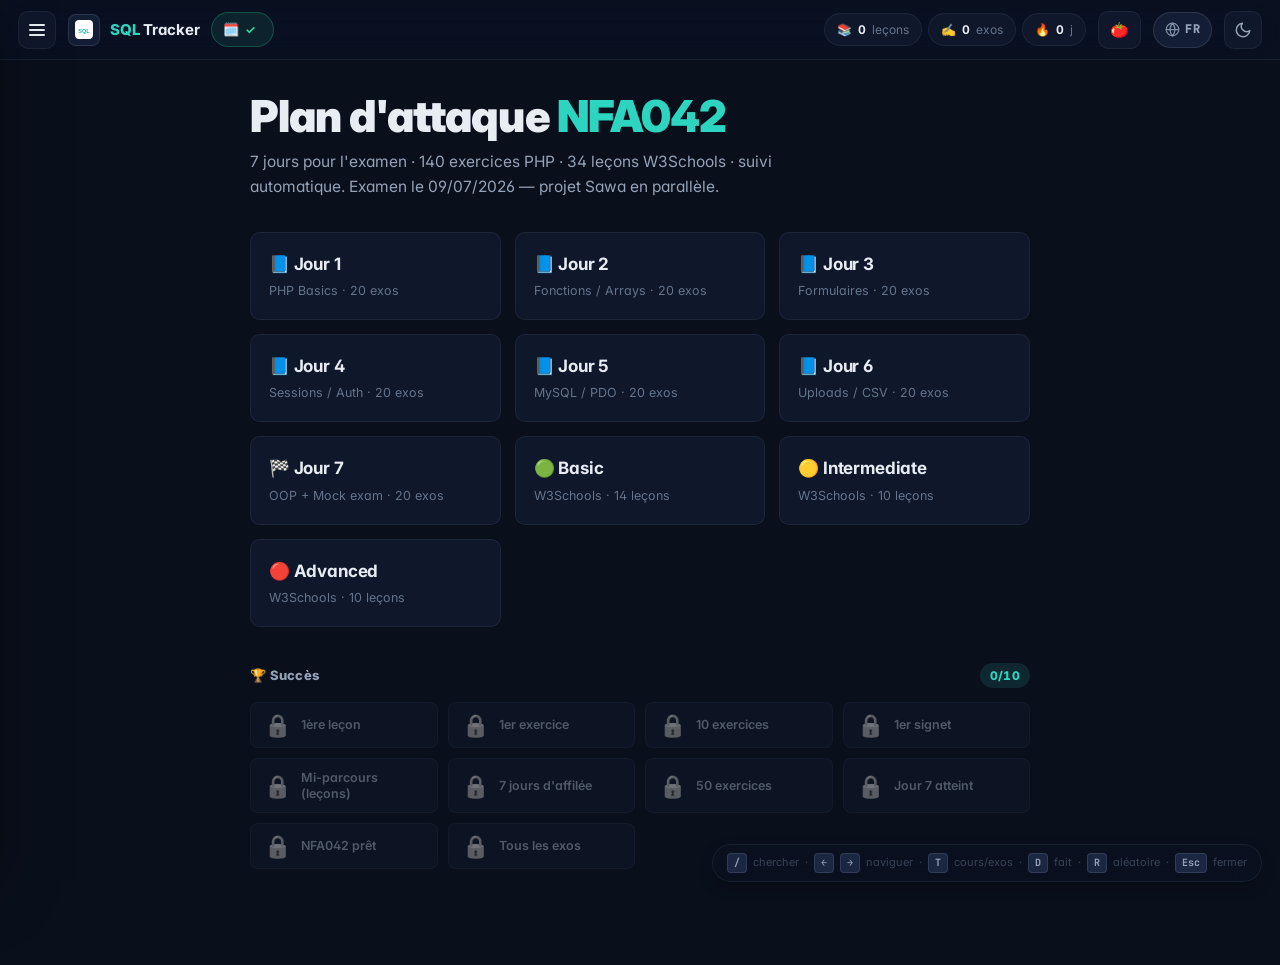
==== commit 17f2ce6f: "Add Pomodoro timer + alarm (ported from PHP) Header tomato button opens a Pomodoro panel: 25/5 focus" ====
--- a/web/study_tracker.html
+++ b/web/study_tracker.html
@@ -37,7 +37,7 @@
 })();
 </script>
 <style>html.has-active .welcome{display:none}</style>
-<link rel="stylesheet" href="../web/css/style.css?v=20260528port">
+<link rel="stylesheet" href="../web/css/style.css?v=20260529">
 </head>
 <body>
 
@@ -58,6 +58,9 @@
     <div class="stat" id="stat-exercises-wrap"><span>✍️</span><b id="stat-exercises">0</b><span class="stat-lbl" data-i18n="exosShort">exos</span></div>
     <div class="stat" id="stat-streak-wrap"><span>🔥</span><b id="stat-streak">0</b><span class="stat-lbl" data-i18n="dShort">d</span></div>
   </div>
+  <button class="icon-btn pomo-trigger" id="pomo-btn" title="Pomodoro" aria-label="Pomodoro timer">
+    <span class="pomo-ico">🍅</span><span class="pomo-time" id="pomo-time"></span>
+  </button>
   <button class="lang-btn" id="lang-btn" title="Switch language" aria-label="Switch language">
     <svg class="lang-globe" width="15" height="15" viewBox="0 0 24 24" fill="none" stroke="currentColor" stroke-width="2" stroke-linecap="round" stroke-linejoin="round"><circle cx="12" cy="12" r="10"/><path d="M2 12h20"/><path d="M12 2a15.3 15.3 0 0 1 4 10 15.3 15.3 0 0 1-4 10 15.3 15.3 0 0 1-4-10 15.3 15.3 0 0 1 4-10z"/></svg>
     <span id="lang-label">FR</span>
@@ -152,12 +155,30 @@
 <!-- Toast -->
 <div class="toast" id="toast" aria-live="polite"></div>
 
+<!-- Pomodoro panel -->
+<div class="pomo-panel" id="pomo-panel" role="dialog" aria-label="Pomodoro" aria-hidden="true">
+  <div class="pomo-phase" id="pomo-phase">Focus</div>
+  <div class="pomo-display" id="pomo-display">25:00</div>
+  <div class="pomo-bar"><span class="pomo-bar-fill" id="pomo-bar-fill"></span></div>
+  <div class="pomo-controls">
+    <button class="pomo-btn-main" id="pomo-toggle">Start</button>
+    <button class="pomo-btn-mini" id="pomo-skip" data-i18n-title="pomoSkip" title="Skip">⏭</button>
+    <button class="pomo-btn-mini" id="pomo-reset" data-i18n-title="pomoResetT" title="Reset">↺</button>
+  </div>
+  <div class="pomo-meta"><b id="pomo-count">0</b> <span data-i18n="pomoDone">pomodoros aujourd'hui</span></div>
+  <div class="pomo-settings">
+    <label><span data-i18n="pomoFocusMin">Focus (min)</span><input type="number" id="pomo-focus-min" min="1" max="90" value="25"></label>
+    <label><span data-i18n="pomoBreakMin">Pause (min)</span><input type="number" id="pomo-short-min" min="1" max="60" value="5"></label>
+    <button class="pomo-sound" id="pomo-sound" data-i18n-title="pomoSound" title="Sound">🔔</button>
+  </div>
+</div>
+
 <!-- Jump to top -->
 <button class="jump-top" id="jump-top" title="Top" aria-label="Scroll to top">
   <svg width="18" height="18" viewBox="0 0 24 24" fill="none" stroke="currentColor" stroke-width="2.5" stroke-linecap="round" stroke-linejoin="round"><path d="M18 15l-6-6-6 6"/></svg>
 </button>
 
-<script src="../web/js/data.js?v=20260528port"></script>
-<script src="../web/js/app.js?v=20260528port"></script>
+<script src="../web/js/data.js?v=20260529"></script>
+<script src="../web/js/app.js?v=20260529"></script>
 </body>
 </html>
--- a/web/css/style.css
+++ b/web/css/style.css
@@ -20,9 +20,9 @@
   --text-3:    #64748b;
 
   /* Accent — single tone, less neon */
-  --accent:    #2dd4bf;
-  --accent-2:  #14b8a6;
-  --accent-r:  45; --accent-g:212; --accent-b:191;
+  --accent:    #818cf8;
+  --accent-2:  #6366f1;
+  --accent-r:  129; --accent-g:140; --accent-b:248;
 
   /* Semantic */
   --good:      #34d399;
@@ -31,7 +31,7 @@
   --info:      #60a5fa;
 
   /* Effects — softer, more enterprise */
-  --grad:      linear-gradient(135deg,#2dd4bf,#14b8a6);
+  --grad:      linear-gradient(135deg,#818cf8,#6366f1);
   --grad-good: linear-gradient(135deg,#34d399,#10b981);
   --shadow-sm: 0 1px 2px rgba(0,0,0,.25);
   --shadow:    0 6px 18px -6px rgba(0,0,0,.45);
@@ -61,8 +61,8 @@
   --text-2:    #475569;
   --text-3:    #94a3b8;
 
-  --accent:    #0d9488;
-  --accent-2:  #0f766e;
+  --accent:    #4f46e5;
+  --accent-2:  #4338ca;
   --accent-r:  79; --accent-g:70; --accent-b:229;
 
   --shadow-sm: 0 1px 2px rgba(15,23,42,.06);
@@ -940,3 +940,44 @@
 @media(prefers-reduced-motion:reduce){
   *,*::before,*::after{animation-duration:.01ms!important;transition-duration:.01ms!important}
 }
+
+/* ---------- POMODORO ---------- */
+.pomo-trigger{width:auto;display:inline-flex;align-items:center;gap:5px;padding:0 11px}
+.pomo-trigger .pomo-ico{font-size:15px;line-height:1}
+.pomo-trigger .pomo-time{font-family:'JetBrains Mono',monospace;font-size:12px;font-weight:700;font-variant-numeric:tabular-nums;color:var(--accent)}
+.pomo-trigger .pomo-time:empty{display:none}
+.pomo-trigger.running{border-color:var(--accent);background:rgba(var(--accent-r),var(--accent-g),var(--accent-b),.12)}
+.pomo-panel{
+  position:fixed;top:62px;right:14px;z-index:160;width:250px;
+  background:var(--surface);border:1px solid var(--border-2);border-radius:var(--r);
+  box-shadow:var(--shadow-lg);padding:18px;
+  opacity:0;transform:translateY(-8px) scale(.97);pointer-events:none;
+  transition:opacity .18s var(--ease),transform .18s var(--ease-out);
+}
+.pomo-panel.open{opacity:1;transform:none;pointer-events:auto}
+.pomo-phase{text-align:center;font-size:11.5px;font-weight:800;letter-spacing:.09em;text-transform:uppercase;color:var(--accent);margin-bottom:4px}
+.pomo-panel.phase-break .pomo-phase{color:var(--good)}
+.pomo-display{text-align:center;font-family:'JetBrains Mono',monospace;font-size:46px;font-weight:800;letter-spacing:1px;color:var(--text);font-variant-numeric:tabular-nums;line-height:1.05}
+.pomo-bar{height:6px;border-radius:99px;background:var(--surface-3);overflow:hidden;margin:14px 0}
+.pomo-bar-fill{display:block;height:100%;width:0;background:var(--grad);border-radius:99px;transition:width .5s linear}
+.pomo-panel.phase-break .pomo-bar-fill{background:var(--grad-good)}
+.pomo-controls{display:flex;align-items:center;gap:8px}
+.pomo-btn-main{flex:1;padding:11px;border-radius:9px;background:var(--grad);color:#fff;font-weight:700;font-size:13px;border:none;box-shadow:0 4px 12px -3px rgba(var(--accent-r),var(--accent-g),var(--accent-b),.5);transition:transform .12s var(--ease)}
+.pomo-btn-main:hover{transform:translateY(-1px)}
+.pomo-btn-mini{width:40px;height:40px;border-radius:9px;background:var(--surface-2);border:1px solid var(--border);color:var(--text-2);font-size:15px;transition:all .12s var(--ease)}
+.pomo-btn-mini:hover{color:var(--text);border-color:var(--accent)}
+.pomo-meta{text-align:center;font-size:12px;color:var(--text-3);margin-top:13px}
+.pomo-meta b{color:var(--accent);font-weight:800;font-variant-numeric:tabular-nums}
+.pomo-settings{display:flex;align-items:flex-end;gap:8px;margin-top:14px;padding-top:14px;border-top:1px solid var(--border)}
+.pomo-settings label{flex:1;display:flex;flex-direction:column;gap:4px;font-size:10px;font-weight:700;color:var(--text-3);text-transform:uppercase;letter-spacing:.04em}
+.pomo-settings input{width:100%;padding:6px 8px;border-radius:7px;background:var(--surface-2);border:1px solid var(--border);color:var(--text);font-family:'JetBrains Mono',monospace;font-size:13px;text-align:center;outline:none}
+.pomo-settings input:focus{border-color:var(--accent);box-shadow:var(--ring)}
+.pomo-sound{width:38px;height:34px;border-radius:7px;background:var(--surface-2);border:1px solid var(--border);font-size:14px;transition:all .12s var(--ease)}
+.pomo-sound:hover{border-color:var(--accent)}
+.pomo-sound.off{opacity:.5}
+@media(max-width:640px){.pomo-panel{right:8px;left:8px;width:auto;top:58px}}
+
+
+/* ===== SQL tracker accent (ported engine, identity preserved) ===== */
+:root{--accent:#2dd4bf;--accent-2:#14b8a6;--accent-r:45;--accent-g:212;--accent-b:191;--grad:linear-gradient(135deg,#2dd4bf,#14b8a6)}
+[data-theme="light"]{--accent:#0d9488;--accent-2:#0f766e;--accent-r:13;--accent-g:148;--accent-b:136}
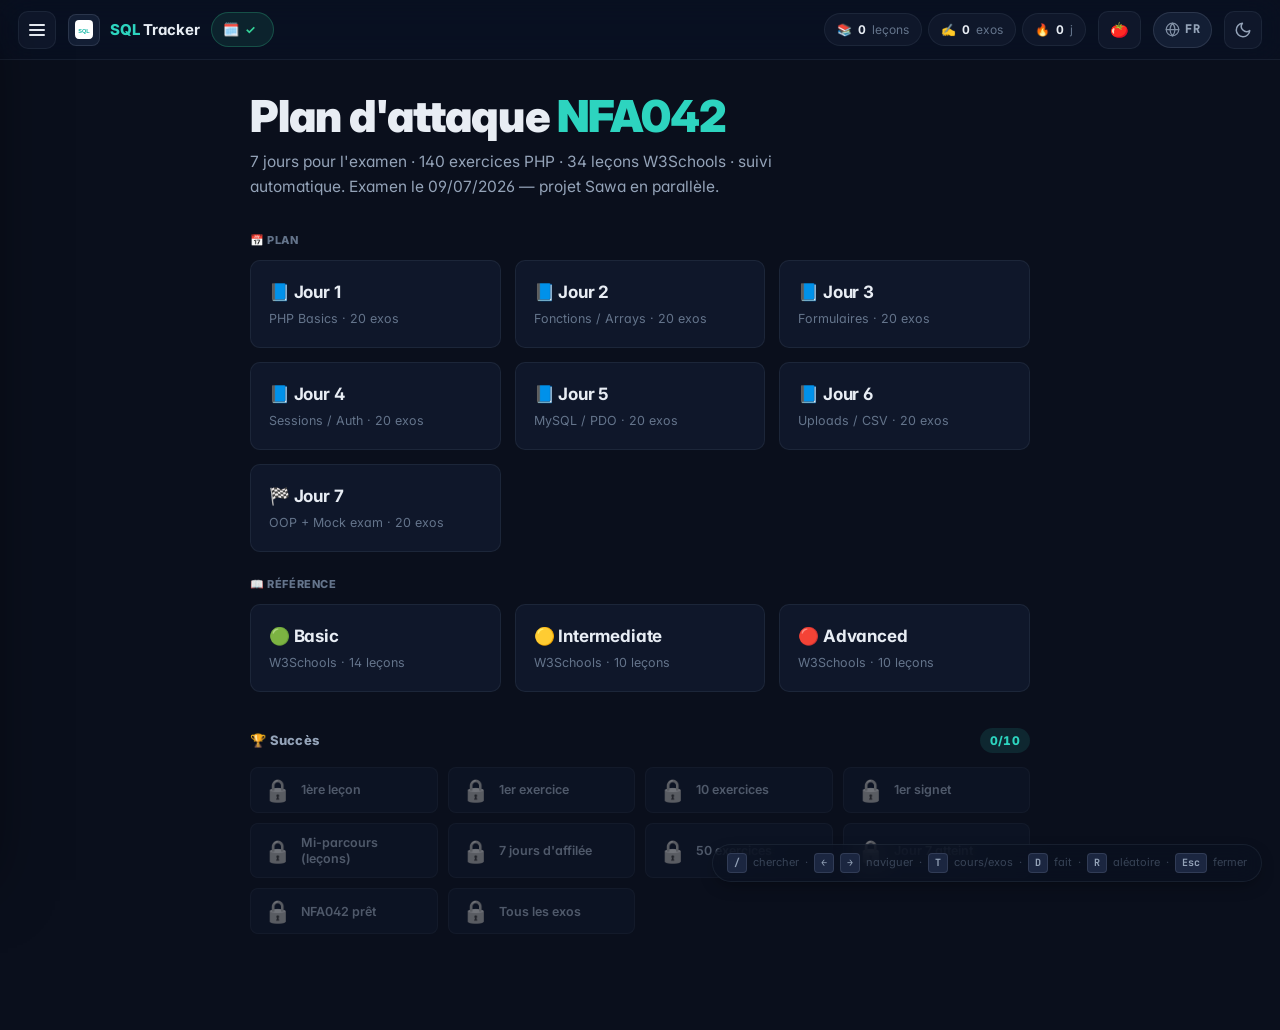
==== commit 32fdb209: "UI parity with PHP: Plan/Reference toggle, callout consolidation, welcome split, circle checkbox + b" ====
--- a/web/study_tracker.html
+++ b/web/study_tracker.html
@@ -37,7 +37,7 @@
 })();
 </script>
 <style>html.has-active .welcome{display:none}</style>
-<link rel="stylesheet" href="../web/css/style.css?v=20260529">
+<link rel="stylesheet" href="../web/css/style.css?v=20260530a">
 </head>
 <body>
 
@@ -103,25 +103,34 @@
     <div class="achieve-row" id="achieve-row"></div>
   </div>
 
-  <div class="section-title collapsible" data-section="days">
-    <span data-i18n="plan7">📘 Plan 7 jours</span> <span class="collapse-arrow">▾</span>
+  <div class="nav-mode" role="tablist" aria-label="View">
+    <button class="nav-mode-btn active" data-mode="plan" role="tab" aria-selected="true"><span data-i18n="modePlan">📅 Plan</span></button>
+    <button class="nav-mode-btn" data-mode="ref" role="tab" aria-selected="false"><span data-i18n="modeRef">📖 Référence</span></button>
   </div>
-  <div id="nav-days" class="nav-section"></div>
 
-  <div class="section-title collapsible" data-section="basic">
-    <span data-i18n="basic">🟢 PHP Basic</span> <span class="collapse-arrow">▾</span>
+  <div class="nav-track" data-track="plan">
+    <div class="section-title collapsible" data-section="days">
+      <span data-i18n="plan7">📘 Plan 7 jours</span> <span class="collapse-arrow">▾</span>
+    </div>
+    <div id="nav-days" class="nav-section"></div>
   </div>
-  <div id="nav-basic" class="nav-section"></div>
 
-  <div class="section-title collapsible" data-section="intermediate">
-    <span data-i18n="intermediate">🟡 PHP Intermediate</span> <span class="collapse-arrow">▾</span>
+  <div class="nav-track" data-track="ref" hidden>
+    <div class="section-title collapsible" data-section="basic">
+      <span data-i18n="basic">🟢 PHP Basic</span> <span class="collapse-arrow">▾</span>
+    </div>
+    <div id="nav-basic" class="nav-section"></div>
+
+    <div class="section-title collapsible" data-section="intermediate">
+      <span data-i18n="intermediate">🟡 PHP Intermediate</span> <span class="collapse-arrow">▾</span>
+    </div>
+    <div id="nav-intermediate" class="nav-section"></div>
+
+    <div class="section-title collapsible" data-section="advanced">
+      <span data-i18n="advanced">🔴 PHP Advanced</span> <span class="collapse-arrow">▾</span>
+    </div>
+    <div id="nav-advanced" class="nav-section"></div>
   </div>
-  <div id="nav-intermediate" class="nav-section"></div>
-
-  <div class="section-title collapsible" data-section="advanced">
-    <span data-i18n="advanced">🔴 PHP Advanced</span> <span class="collapse-arrow">▾</span>
-  </div>
-  <div id="nav-advanced" class="nav-section"></div>
 
   <div class="sidebar-actions">
     <button class="sidebar-action-btn" id="export-btn" data-i18n="exportBtn">⬇️ Exporter</button>
@@ -178,7 +187,7 @@
   <svg width="18" height="18" viewBox="0 0 24 24" fill="none" stroke="currentColor" stroke-width="2.5" stroke-linecap="round" stroke-linejoin="round"><path d="M18 15l-6-6-6 6"/></svg>
 </button>
 
-<script src="../web/js/data.js?v=20260529"></script>
-<script src="../web/js/app.js?v=20260529"></script>
+<script src="../web/js/data.js?v=20260530a"></script>
+<script src="../web/js/app.js?v=20260530a"></script>
 </body>
 </html>
--- a/web/css/style.css
+++ b/web/css/style.css
@@ -416,6 +416,21 @@
 .achieve-badge.unlocked:hover{transform:scale(1.22) rotate(-6deg)}
 @keyframes badgePop{0%{transform:scale(.4);opacity:0}60%{transform:scale(1.25)}100%{transform:scale(1);opacity:1}}
 
+/* Plan / Reference segmented toggle */
+.nav-mode{
+  display:flex;gap:4px;margin:10px 0 4px;padding:4px;
+  background:var(--surface-2);border:1px solid var(--border);border-radius:var(--r-sm);
+}
+.nav-mode-btn{
+  flex:1;padding:7px 8px;border:0;border-radius:var(--r-xs);
+  background:transparent;color:var(--text-2);
+  font-family:inherit;font-size:12.5px;font-weight:700;cursor:pointer;
+  transition:background .15s var(--ease),color .15s,box-shadow .15s;
+}
+.nav-mode-btn:hover{color:var(--text)}
+.nav-mode-btn.active{background:var(--grad);color:#fff;box-shadow:var(--shadow-sm)}
+.nav-track[hidden]{display:none}
+
 /* Section title */
 .section-title{
   font-size:10.5px;font-weight:700;letter-spacing:1.2px;text-transform:uppercase;
@@ -454,38 +469,47 @@
   box-shadow:0 0 10px rgba(var(--accent-r),var(--accent-g),var(--accent-b),.5);
 }
 .nav-check{
-  width:22px;height:22px;border-radius:6px;
-  border:1px solid var(--border);background:var(--surface-2);
+  width:20px;height:20px;border-radius:50%;
+  border:1.5px solid var(--border);background:transparent;
   display:flex;align-items:center;justify-content:center;
-  font-size:11px;font-weight:700;flex-shrink:0;cursor:pointer;
-  transition:all .15s var(--ease);color:transparent;
+  font-size:11px;font-weight:800;line-height:1;flex-shrink:0;cursor:pointer;
+  transition:background .18s var(--ease),border-color .18s var(--ease),box-shadow .18s var(--ease),transform .12s var(--ease),color .18s var(--ease);
+  color:transparent;
 }
 .nav-check:hover{
   border-color:var(--accent);
-  background:rgba(var(--accent-r),var(--accent-g),var(--accent-b),.10);
+  background:rgba(var(--accent-r),var(--accent-g),var(--accent-b),.08);
+  box-shadow:0 0 0 3px rgba(var(--accent-r),var(--accent-g),var(--accent-b),.10);
 }
 .nav-check:focus-visible{box-shadow:var(--ring)}
-.nav-check:active{transform:scale(.92)}
-/* Done state — matches .complete-btn.done */
+.nav-check:active{transform:scale(.88)}
+/* Done state — solid green disc with white check */
 .nav-item.done .nav-check{
-  background:rgba(52,211,153,.14);
-  border-color:rgba(52,211,153,.34);
-  color:var(--good);
+  background:var(--good);
+  border-color:var(--good);
+  color:#fff;
+  box-shadow:0 0 0 2px rgba(52,211,153,.18);
+  animation:checkPop .35s var(--ease-out);
 }
 .nav-item.done .nav-check:hover{
-  background:rgba(52,211,153,.22);
-  border-color:rgba(52,211,153,.5);
-}
-/* When the lesson is the chosen/active one, the check echoes the active row tint */
+  background:#10b981;
+  border-color:#10b981;
+  box-shadow:0 0 0 3px rgba(52,211,153,.28);
+}
+/* Active lesson echoes the accent in the empty ring */
 .nav-item.active .nav-check{
-  border-color:rgba(var(--accent-r),var(--accent-g),var(--accent-b),.4);
-  background:rgba(var(--accent-r),var(--accent-g),var(--accent-b),.06);
+  border-color:rgba(var(--accent-r),var(--accent-g),var(--accent-b),.5);
 }
 .nav-item.active.done .nav-check{
-  border-color:rgba(52,211,153,.4);
-  background:rgba(52,211,153,.18);
+  box-shadow:0 0 0 3px rgba(52,211,153,.30);
 }
 .nav-item:hover .nav-check:not(:hover){border-color:var(--border-2)}
+
+@keyframes checkPop{
+  0%{transform:scale(.35);opacity:.35}
+  55%{transform:scale(1.18);opacity:1}
+  100%{transform:scale(1);opacity:1}
+}
 .nav-tag{
   font-size:9.5px;font-weight:800;padding:2px 6px;border-radius:5px;
   background:var(--surface-3);color:var(--text-3);text-align:center;
@@ -514,6 +538,8 @@
 
 /* ---------- 7. WELCOME ---------- */
 .welcome{max-width:780px;margin:0 auto}
+.wc-group-label{font-size:11px;font-weight:800;letter-spacing:.6px;text-transform:uppercase;color:var(--text-3);margin:24px 0 10px}
+.wc-group-label:first-of-type{margin-top:10px}
 .welcome h1{
   font-size:clamp(28px,4.5vw,44px);font-weight:900;line-height:1.1;letter-spacing:-.02em;
   margin-bottom:10px;
@@ -683,16 +709,12 @@
   font-size:13.5px;line-height:1.6;
   border-left:3px solid;
 }
-.block-note{background:rgba(var(--accent-r),var(--accent-g),var(--accent-b),.07);border-color:var(--accent);color:var(--text-2)}
-.block-warn{background:rgba(251,191,36,.08);border-color:var(--warn);color:var(--text-2)}
-.block-bad{background:rgba(248,113,113,.08);border-color:var(--bad);color:var(--text-2)}
-.block-tip{background:rgba(52,211,153,.08);border-color:var(--good);color:var(--text-2)}
-.block-try{background:rgba(251,191,36,.05);border-color:var(--warn);color:var(--text-2)}
-.block-note b{color:var(--accent)}
-.block-warn b{color:var(--warn)}
-.block-bad b{color:var(--bad)}
-.block-tip b{color:var(--good)}
-.block-try b{color:var(--warn)}
+.block-note,.block-tip{background:rgba(var(--accent-r),var(--accent-g),var(--accent-b),.07);border-color:var(--accent);color:var(--text-2)}
+.block-warn,.block-bad{background:rgba(251,191,36,.08);border-color:var(--warn);color:var(--text-2)}
+.block-try{background:rgba(96,165,250,.07);border-color:var(--info);color:var(--text-2)}
+.block-note b,.block-tip b{color:var(--accent)}
+.block-warn b,.block-bad b{color:var(--warn)}
+.block-try b{color:var(--info)}
 
 .try-btn{
   display:block;margin-top:8px;padding:5px 12px;border-radius:6px;
@@ -977,7 +999,6 @@
 .pomo-sound.off{opacity:.5}
 @media(max-width:640px){.pomo-panel{right:8px;left:8px;width:auto;top:58px}}
 
-
 /* ===== SQL tracker accent (ported engine, identity preserved) ===== */
 :root{--accent:#2dd4bf;--accent-2:#14b8a6;--accent-r:45;--accent-g:212;--accent-b:191;--grad:linear-gradient(135deg,#2dd4bf,#14b8a6)}
 [data-theme="light"]{--accent:#0d9488;--accent-2:#0f766e;--accent-r:13;--accent-g:148;--accent-b:136}
